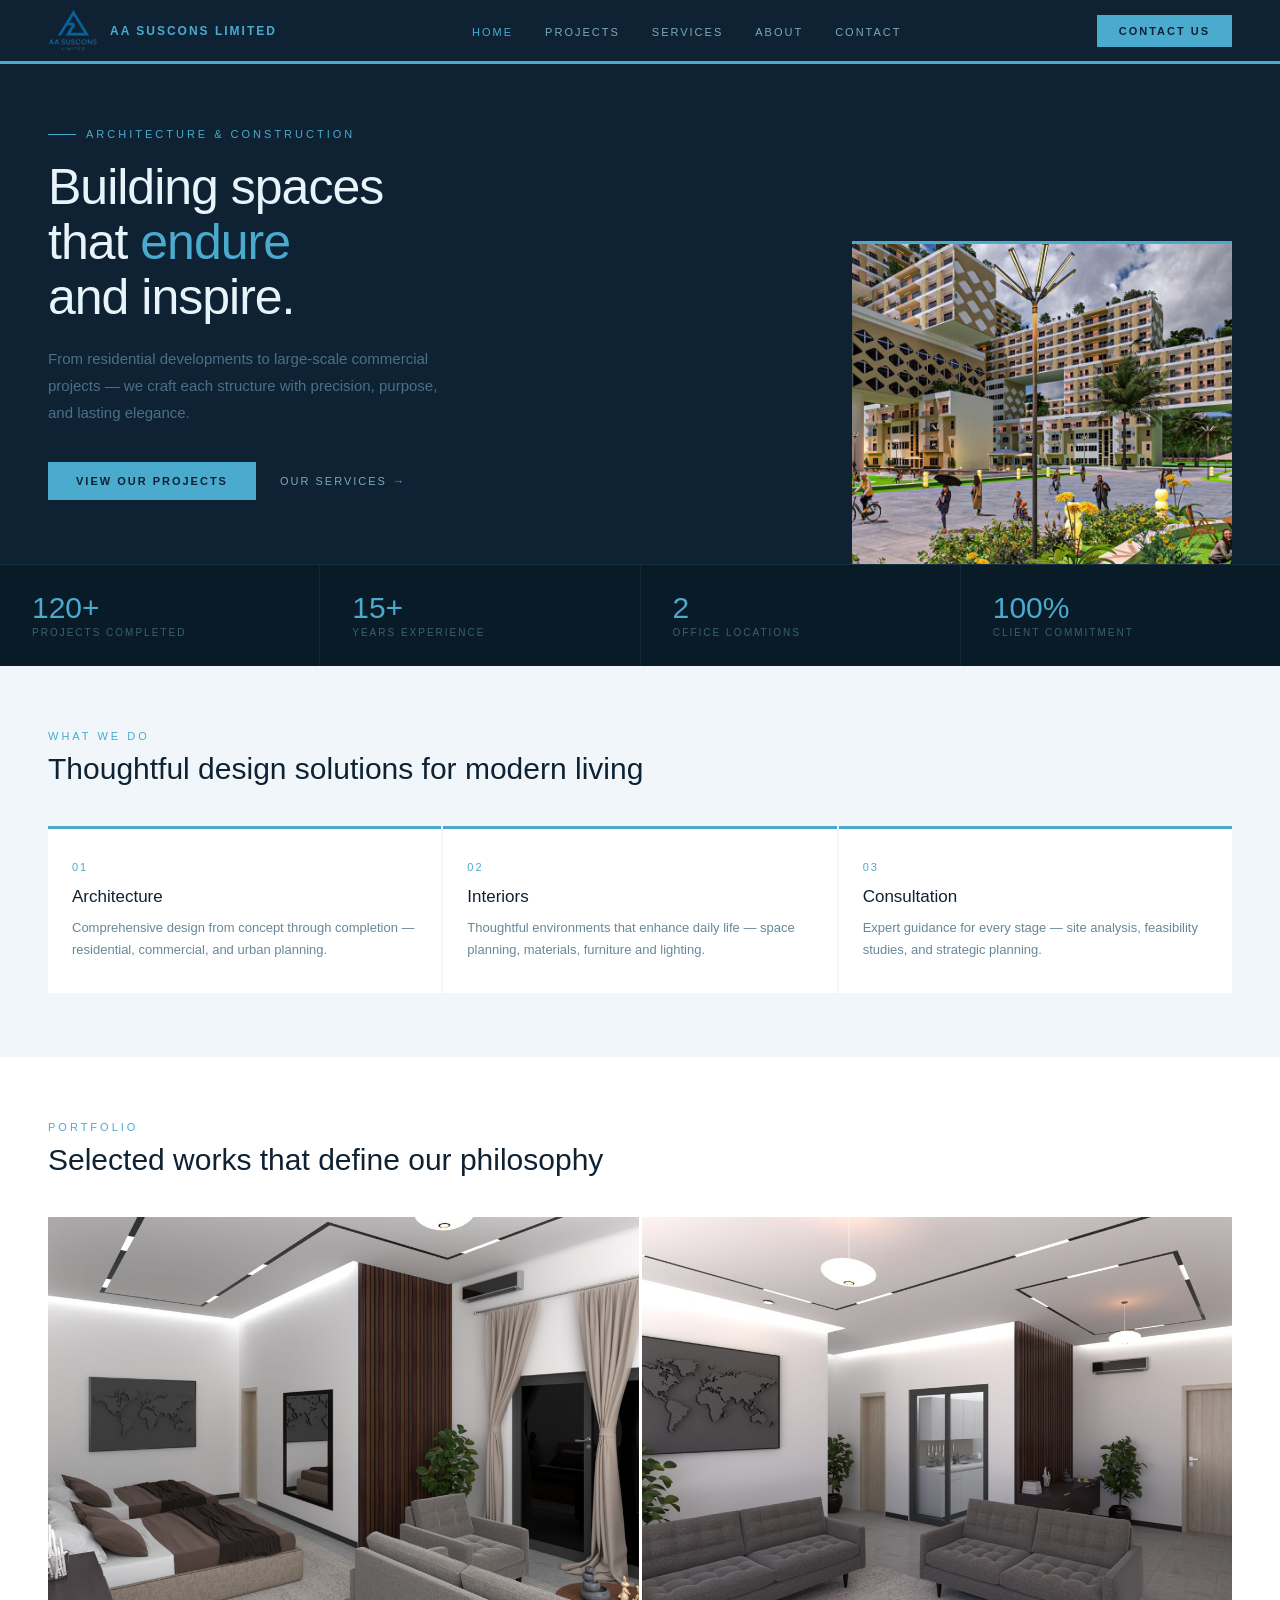
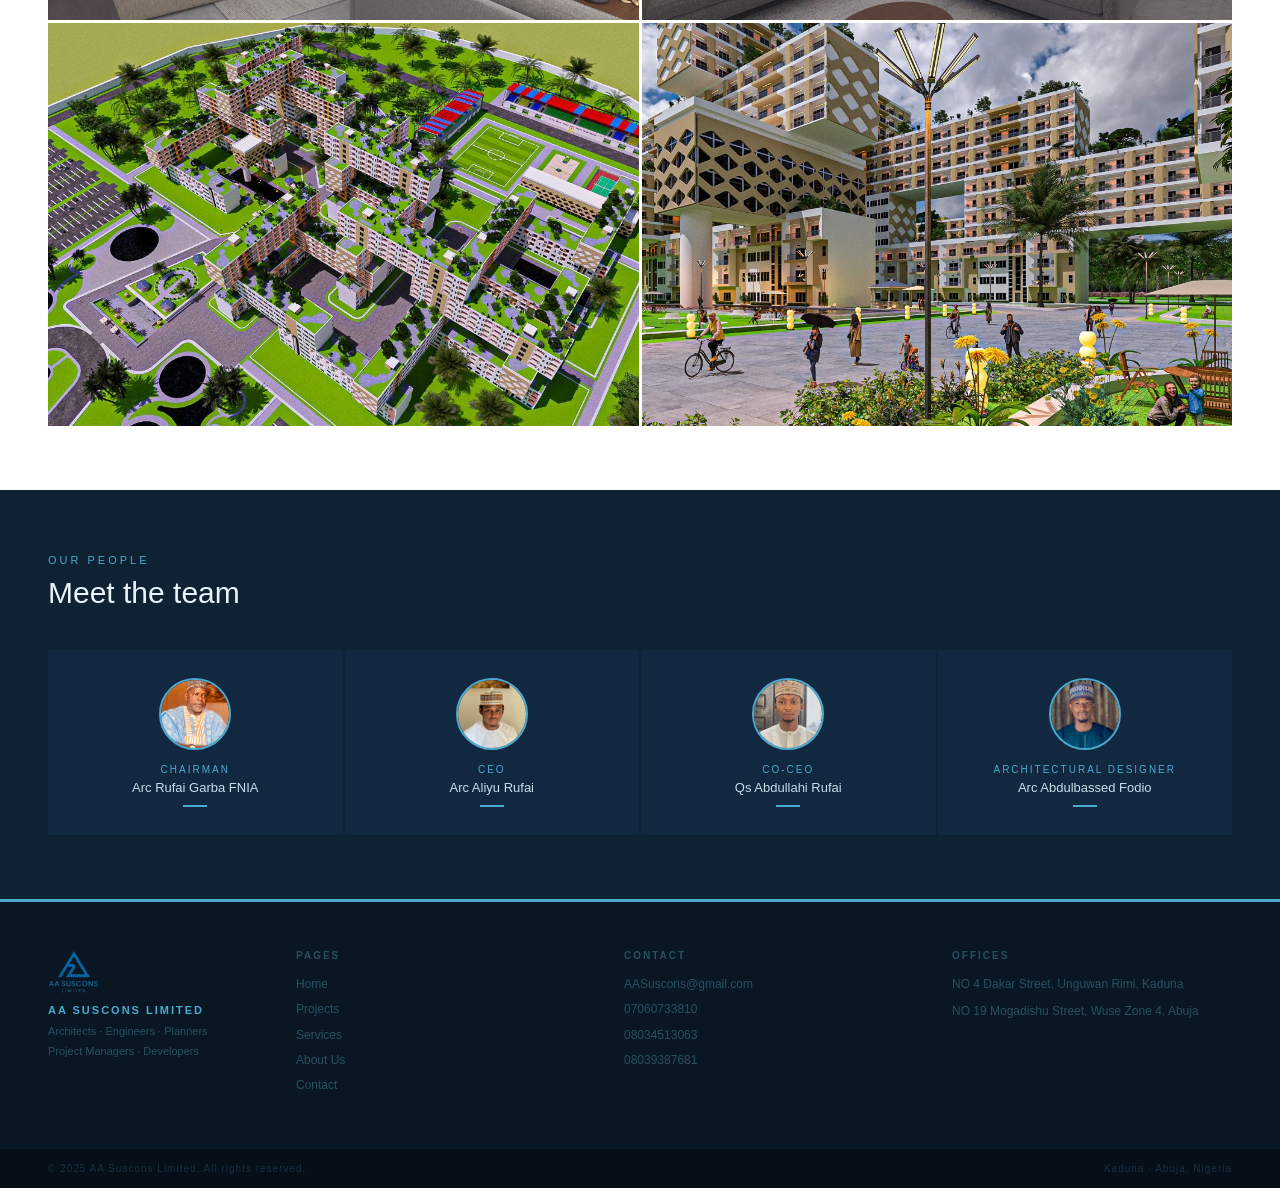
==== index.html @ 8b77624a "first commit" ====
<!DOCTYPE html>
<html lang="en">
<head>
  <meta charset="UTF-8" />
  <meta name="viewport" content="width=device-width, initial-scale=1.0" />
  <title>Home | AA Suscons Limited</title>
  <meta name="description" content="AA Suscons Limited — Architects, Engineers, Planners, Project Managers and Developers based in Kaduna and Abuja, Nigeria." />
  <link rel="stylesheet" href="style.css" />
</head>
<body>

  <!-- ========== NAVIGATION ========== -->
  <nav class="nav" id="mainNav">
    <a class="nav-logo" href="index.html">
      <img src="images/aa-logo.jpg" alt="AA Suscons Limited Logo" />
      <span class="nav-brand">AA Suscons Limited</span>
    </a>
    <ul class="nav-links" id="navMenu">
      <li><a href="index.html" class="active">Home</a></li>
      <li><a href="projects.html">Projects</a></li>
      <li><a href="services.html">Services</a></li>
      <li><a href="about.html">About</a></li>
      <li><a href="contact.html">Contact</a></li>
    </ul>
    <a class="nav-cta" href="contact.html">Contact Us</a>
    <button class="nav-toggle" id="navToggle" aria-label="Toggle menu">
      <span></span><span></span><span></span>
    </button>
  </nav>

  <!-- ========== HERO ========== -->
  <section class="hero">
    <div class="hero-left">
      <div class="hero-tag">Architecture &amp; Construction</div>
      <h1 class="hero-h1">Building spaces<br>that <em>endure</em><br>and inspire.</h1>
      <p class="hero-p">From residential developments to large-scale commercial projects — we craft each structure with precision, purpose, and lasting elegance.</p>
      <div class="hero-btns">
        <a class="btn-sky" href="projects.html">View Our Projects</a>
        <a class="btn-ghost" href="services.html">Our Services</a>
      </div>
    </div>
    <div class="hero-right">
      <div class="hero-img-wrap">
        <img class="hero-img" src="images/P5.jpg" alt="AA Suscons featured project" />
      </div>
    </div>
  </section>

  <!-- ========== STATS BAR ========== -->
  <div class="stats-bar" id="statsBar">
    <div class="stat">
      <div class="stat-n" data-target="120" data-suffix="+">0</div>
      <div class="stat-l">Projects Completed</div>
    </div>
    <div class="stat">
      <div class="stat-n" data-target="15" data-suffix="+">0</div>
      <div class="stat-l">Years Experience</div>
    </div>
    <div class="stat">
      <div class="stat-n" data-target="2" data-suffix="">0</div>
      <div class="stat-l">Office Locations</div>
    </div>
    <div class="stat">
      <div class="stat-n" data-target="100" data-suffix="%">0</div>
      <div class="stat-l">Client Commitment</div>
    </div>
  </div>

  <!-- ========== SERVICES ========== -->
  <section class="home-services">
    <div class="reveal sec-tag">What we do</div>
    <div class="reveal reveal-delay-1 sec-title">Thoughtful design solutions for modern living</div>
    <div class="svc-grid">
      <div class="reveal reveal-delay-1 svc-card">
        <div class="svc-n">01</div>
        <div class="svc-name">Architecture</div>
        <div class="svc-desc">Comprehensive design from concept through completion — residential, commercial, and urban planning.</div>
      </div>
      <div class="reveal reveal-delay-2 svc-card">
        <div class="svc-n">02</div>
        <div class="svc-name">Interiors</div>
        <div class="svc-desc">Thoughtful environments that enhance daily life — space planning, materials, furniture and lighting.</div>
      </div>
      <div class="reveal reveal-delay-3 svc-card">
        <div class="svc-n">03</div>
        <div class="svc-name">Consultation</div>
        <div class="svc-desc">Expert guidance for every stage — site analysis, feasibility studies, and strategic planning.</div>
      </div>
    </div>
  </section>

  <!-- ========== PORTFOLIO ========== -->
  <section class="home-portfolio">
    <div class="reveal sec-tag">Portfolio</div>
    <div class="reveal reveal-delay-1 sec-title">Selected works that define our philosophy</div>
    <div class="port-grid">
      <div class="port-main reveal">
        <div class="port-img-wrap" style="min-height:403px;">
          <img class="port-img" src="images/P1.jpg" alt="Proposed Five Star Hotel" />
        </div>
      </div>
      <div class="reveal reveal-delay-1">
        <div class="port-img-wrap" style="min-height:403px;">
          <img class="port-img" src="images/P2.jpg" alt="Office Interior Design" />
        </div>
      </div>
      <div class="reveal reveal-delay-2">
        <div class="port-img-wrap" style="min-height:403px;">
          <img class="port-img" src="images/P6.jpg" alt="Proposed Interlace Building" />
        </div>
      </div>
      <div class="reveal reveal-delay-2">
        <div class="port-img-wrap" style="min-height:403px;">
          <img class="port-img" src="images/P5.jpg" alt="Proposed Interlace Building" />
        </div>
      </div>
    </div>
  </section>

  <!-- ========== TEAM ========== -->
  <section class="home-team">
    <div class="reveal sec-tag">Our people</div>
    <div class="reveal reveal-delay-1 sec-title">Meet the team</div>
    <div class="team-grid">
      <div class="reveal reveal-delay-1 team-card">
        <img class="team-photo" src="images/CFO.jpg" alt="Arc Rufai Garba" />
        <div class="team-role">Chairman</div>
        <div class="team-name">Arc Rufai Garba FNIA</div>
        <div class="team-line"></div>
      </div>
      <div class="reveal reveal-delay-2 team-card">
        <img class="team-photo" src="images/CEO.jpg" alt="Arc Aliyu Rufai" />
        <div class="team-role">CEO</div>
        <div class="team-name">Arc Aliyu Rufai</div>
        <div class="team-line"></div>
      </div>
      <div class="reveal reveal-delay-1 team-card">
        <img class="team-photo" src="images/QS.jpg" alt="Qs Abdullahi Rufai" />
        <div class="team-role">Co-CEO</div>
        <div class="team-name">Qs Abdullahi Rufai</div>
        <div class="team-line"></div>
      </div>
      <div class="reveal reveal-delay-2 team-card">
        <img class="team-photo" src="images/AD.jpg" alt="Arc Abdulbassed Fodio" />
        <div class="team-role">Architectural Designer</div>
        <div class="team-name">Arc Abdulbassed Fodio</div>
        <div class="team-line"></div>
      </div>
    </div>
  </section>

  <!-- ========== FOOTER ========== -->
  <footer class="footer">
    <div class="fcol" style="flex:0 0 200px;">
      <div class="footer-logo"><img src="images/aa-logo.jpg" alt="AA Suscons Logo" /></div>
      <div class="footer-brand">AA Suscons Limited</div>
      <div class="footer-tag">Architects · Engineers · Planners<br>Project Managers · Developers</div>
    </div>
    <div class="fcol">
      <h4>Pages</h4>
      <a href="index.html">Home</a>
      <a href="projects.html">Projects</a>
      <a href="services.html">Services</a>
      <a href="about.html">About Us</a>
      <a href="contact.html">Contact</a>
    </div>
    <div class="fcol">
      <h4>Contact</h4>
      <p>AASuscons@gmail.com</p>
      <p>07060733810</p>
      <p>08034513063</p>
      <p>08039387681</p>
    </div>
    <div class="fcol">
      <h4>Offices</h4>
      <p>NO 4 Dakar Street, Unguwan Rimi, Kaduna</p>
      <p style="margin-top:8px;">NO 19 Mogadishu Street, Wuse Zone 4, Abuja</p>
    </div>
  </footer>
  <div class="foot-bot">
    <div class="foot-copy">© 2025 AA Suscons Limited. All rights reserved.</div>
    <div class="foot-copy">Kaduna · Abuja, Nigeria</div>
  </div>

  <script src="main.js"></script>
</body>
</html>
---- style.css ----
/* ============================================
   AA SUSCONS LIMITED — Main Stylesheet
   Colors: Sky Blue #4AABCE | Dark Navy #0e2233
   ============================================ */

*, *::before, *::after {
  box-sizing: border-box;
  margin: 0;
  padding: 0;
}

html {
  scroll-behavior: smooth;
}

body {
  font-family: 'Segoe UI', Arial, sans-serif;
  background: #f0f6fa;
  color: #0e2233;
}

/* ============================================
   NAVIGATION
   ============================================ */
.nav {
  display: flex;
  align-items: center;
  justify-content: space-between;
  padding: 0 48px;
  height: 64px;
  background: #0e2233;
  border-bottom: 3px solid #4AABCE;
  position: sticky;
  top: 0;
  z-index: 999;
  transition: height 0.3s ease, padding 0.3s ease;
}

.nav.shrunk {
  height: 50px;
}

.nav-logo {
  display: flex;
  align-items: center;
  gap: 12px;
  text-decoration: none;
}

.nav-logo img {
  height: 50px;
  width: 50px;
  object-fit: contain;
  transition: height 0.3s ease;
}

.nav.shrunk .nav-logo img {
  height: 28px;
}

.nav-brand {
  font-size: 12px;
  letter-spacing: 2px;
  text-transform: uppercase;
  color: #4AABCE;
  font-weight: 600;
}

.nav-links {
  display: flex;
  gap: 32px;
  list-style: none;
}

.nav-links a {
  font-size: 11px;
  letter-spacing: 2px;
  text-transform: uppercase;
  color: #7aaabb;
  text-decoration: none;
  transition: color 0.2s ease;
}

.nav-links a:hover,
.nav-links a.active {
  color: #4AABCE;
}

.nav-cta {
  font-size: 11px;
  letter-spacing: 2px;
  text-transform: uppercase;
  background: #4AABCE;
  color: #0e2233;
  padding: 10px 22px;
  font-weight: 600;
  border: none;
  cursor: pointer;
  text-decoration: none;
  display: inline-block;
  transition: background 0.2s ease, transform 0.15s ease;
}

.nav-cta:hover {
  background: #62bcd8;
  transform: translateY(-1px);
}

/* Mobile hamburger (hidden on desktop) */
.nav-toggle {
  display: none;
  flex-direction: column;
  gap: 5px;
  cursor: pointer;
  background: none;
  border: none;
  padding: 4px;
}

.nav-toggle span {
  display: block;
  width: 24px;
  height: 2px;
  background: #4AABCE;
  transition: all 0.3s ease;
}

/* ============================================
   SCROLL REVEAL ANIMATIONS
   ============================================ */
.reveal {
  opacity: 0;
  transform: translateY(32px);
  transition: opacity 0.6s ease, transform 0.6s ease;
}

.reveal.visible {
  opacity: 1;
  transform: translateY(0);
}

.reveal-delay-1 { transition-delay: 0.1s; }
.reveal-delay-2 { transition-delay: 0.2s; }
.reveal-delay-3 { transition-delay: 0.3s; }

/* ============================================
   PAGE HERO (shared across inner pages)
   ============================================ */
.page-hero {
  background: #0e2233;
  padding: 56px 48px 48px;
}

.page-tag {
  font-size: 11px;
  letter-spacing: 3px;
  text-transform: uppercase;
  color: #4AABCE;
  margin-bottom: 12px;
  display: flex;
  align-items: center;
  gap: 10px;
}

.page-tag::before {
  content: '';
  display: block;
  width: 28px;
  height: 1px;
  background: #4AABCE;
}

.page-title {
  font-size: 38px;
  font-weight: 500;
  color: #e8f4fa;
  letter-spacing: -0.5px;
  line-height: 1.15;
}

.page-sub {
  font-size: 14px;
  color: #4a7088;
  margin-top: 10px;
  line-height: 1.8;
  max-width: 520px;
}

/* ============================================
   SHARED SECTION HELPERS
   ============================================ */
.sec-tag {
  font-size: 11px;
  letter-spacing: 3px;
  text-transform: uppercase;
  color: #4AABCE;
  margin-bottom: 10px;
}

.sec-title {
  font-size: 30px;
  font-weight: 500;
  color: #0e2233;
  margin-bottom: 40px;
}

/* ============================================
   HOME — HERO SECTION
   ============================================ */
.hero {
  background: #0e2233;
  padding: 64px 48px 0;
  display: flex;
  gap: 48px;
  align-items: flex-end;
}

.hero-left {
  flex: 1;
  padding-bottom: 64px;
}

.hero-tag {
  font-size: 11px;
  letter-spacing: 3px;
  text-transform: uppercase;
  color: #4AABCE;
  margin-bottom: 20px;
  display: flex;
  align-items: center;
  gap: 10px;
}

.hero-tag::before {
  content: '';
  display: block;
  width: 28px;
  height: 1px;
  background: #4AABCE;
}

.hero-h1 {
  font-size: 50px;
  font-weight: 500;
  color: #e8f4fa;
  line-height: 1.1;
  letter-spacing: -1px;
  margin-bottom: 20px;
}

.hero-h1 em {
  color: #4AABCE;
  font-style: normal;
}

.hero-p {
  font-size: 15px;
  color: #4a7088;
  line-height: 1.8;
  max-width: 400px;
  margin-bottom: 36px;
}

.hero-btns {
  display: flex;
  align-items: center;
  gap: 24px;
}

.btn-sky {
  background: #4AABCE;
  color: #0e2233;
  padding: 13px 28px;
  font-size: 11px;
  letter-spacing: 2px;
  text-transform: uppercase;
  font-weight: 600;
  border: none;
  cursor: pointer;
  transition: background 0.2s ease, transform 0.15s ease;
  text-decoration: none;
  display: inline-block;
}

.btn-sky:hover {
  background: #62bcd8;
  transform: translateY(-1px);
}

.btn-ghost {
  background: transparent;
  color: #7aaabb;
  border: none;
  font-size: 11px;
  letter-spacing: 2px;
  text-transform: uppercase;
  cursor: pointer;
  display: flex;
  align-items: center;
  gap: 6px;
  transition: color 0.2s ease;
  text-decoration: none;
}

.btn-ghost::after {
  content: '→';
  color: #4AABCE;
  transition: transform 0.2s ease;
}

.btn-ghost:hover {
  color: #4AABCE;
}

.btn-ghost:hover::after {
  transform: translateX(4px);
}

.hero-right {
  flex: 0 0 380px;
}

.hero-img-wrap {
  overflow: hidden;
  border-top: 3px solid #4AABCE;
}

.hero-img {
  width: 100%;
  height: 320px;
  object-fit: cover;
  display: block;
  transition: transform 0.6s ease;
}

.hero-img-wrap:hover .hero-img {
  transform: scale(1.04);
}

/* ============================================
   HOME — STATS BAR
   ============================================ */
.stats-bar {
  background: #0a1b28;
  display: flex;
  border-top: 0.5px solid rgba(74, 171, 206, 0.15);
}

.stat {
  flex: 1;
  padding: 28px 32px;
  border-right: 0.5px solid rgba(74, 171, 206, 0.1);
}

.stat:last-child {
  border-right: none;
}

.stat-n {
  font-size: 30px;
  font-weight: 500;
  color: #4AABCE;
  line-height: 1;
}

.stat-l {
  font-size: 10px;
  letter-spacing: 2px;
  text-transform: uppercase;
  color: #3a6070;
  margin-top: 4px;
}

/* ============================================
   HOME — SERVICES SECTION
   ============================================ */
.home-services {
  background: #f0f6fa;
  padding: 64px 48px;
}

.svc-grid {
  display: grid;
  grid-template-columns: repeat(3, minmax(0, 1fr));
  gap: 2px;
}

.svc-card {
  background: #fff;
  padding: 32px 24px;
  border-top: 3px solid #4AABCE;
  transition: transform 0.25s ease;
}

.svc-card:hover {
  transform: translateY(-4px);
}

.svc-n {
  font-size: 11px;
  color: #4AABCE;
  letter-spacing: 2px;
  margin-bottom: 14px;
}

.svc-name {
  font-size: 17px;
  font-weight: 500;
  color: #0e2233;
  margin-bottom: 10px;
}

.svc-desc {
  font-size: 13px;
  color: #668899;
  line-height: 1.7;
}

/* ============================================
   HOME — PORTFOLIO SECTION
   ============================================ */
.home-portfolio {
  background: #fff;
  padding: 64px 48px;
}

.port-grid {
  display: grid;
  grid-template-columns: repeat(2, minmax(0, 1fr));
  gap: 3px;
  margin-top: 40px;
}

/* removed grid-row: span 2 */

.port-img-wrap {
  height: 200px;
  overflow: hidden;
}

.port-img {
  width: 100%;
  height: 100%;
  object-fit: cover;
  display: block;
  transition: transform 0.5s ease;
}

.port-img-wrap:hover .port-img {
  transform: scale(1.06);
}

/* ============================================
   HOME — TEAM SECTION
   ============================================ */
.home-team {
  background: #0e2233;
  padding: 64px 48px;
}

.home-team .sec-title {
  color: #e8f4fa;
}

.team-grid {
  display: grid;
  grid-template-columns: repeat(4, minmax(0, 1fr));
  gap: 2px;
  margin-top: 40px;
}

.team-card {
  background: #122840;
  padding: 28px 20px;
  text-align: center;
  transition: background 0.25s ease;
}

.team-card:hover {
  background: #1a3550;
}

.team-photo {
  width: 72px;
  height: 72px;
  border-radius: 50%;
  object-fit: cover;
  margin: 0 auto 14px;
  border: 2px solid #4AABCE;
  display: block;
  transition: transform 0.3s ease;
}

.team-card:hover .team-photo {
  transform: scale(1.07);
}

.team-role {
  font-size: 10px;
  letter-spacing: 2px;
  text-transform: uppercase;
  color: #4AABCE;
  margin-bottom: 5px;
}

.team-name {
  font-size: 13px;
  font-weight: 500;
  color: #c8dde8;
}

.team-line {
  width: 24px;
  height: 2px;
  background: #4AABCE;
  margin: 10px auto 0;
}

/* ============================================
   PROJECTS PAGE
   ============================================ */
.proj-section {
  padding: 48px;
  background: #f0f6fa;
}

.proj-block {
  margin-bottom: 48px;
  background: #fff;
  overflow: hidden;
}

.proj-imgs {
  display: flex;
  gap: 2px;
  height: 260px;
}

.proj-imgs .pimg-wrap {
  flex: 1;
  overflow: hidden;
}

.proj-imgs .pimg-wrap img {
  width: 100%;
  height: 100%;
  object-fit: cover;
  display: block;
  transition: transform 0.5s ease;
}

.proj-imgs .pimg-wrap:hover img {
  transform: scale(1.07);
}

.proj-body {
  padding: 24px 28px;
  display: flex;
  gap: 32px;
  align-items: flex-start;
}

.proj-info {
  flex: 1;
}

.proj-type {
  font-size: 10px;
  letter-spacing: 2px;
  text-transform: uppercase;
  color: #4AABCE;
  margin-bottom: 6px;
}

.proj-name {
  font-size: 20px;
  font-weight: 500;
  color: #0e2233;
  margin-bottom: 10px;
}

.proj-desc {
  font-size: 13px;
  color: #668899;
  line-height: 1.8;
}

.proj-badge {
  font-size: 10px;
  letter-spacing: 1.5px;
  text-transform: uppercase;
  background: #eef6fb;
  color: #2a7a99;
  padding: 6px 14px;
  align-self: flex-start;
  white-space: nowrap;
  margin-top: 4px;
}

/* ============================================
   SERVICES PAGE
   ============================================ */
.svc-section {
  padding: 48px;
  background: #f0f6fa;
}

.svc-full-grid {
  display: grid;
  grid-template-columns: repeat(3, minmax(0, 1fr));
  gap: 2px;
  margin-bottom: 2px;
}

.svc-full-card {
  background: #fff;
  padding: 36px 28px;
  border-top: 3px solid #4AABCE;
  transition: transform 0.25s ease;
}

.svc-full-card:hover {
  transform: translateY(-4px);
}

.svc-full-name {
  font-size: 18px;
  font-weight: 500;
  color: #0e2233;
  margin-bottom: 16px;
}

.svc-list {
  list-style: none;
}

.svc-list li {
  font-size: 13px;
  color: #557788;
  padding: 8px 0;
  border-bottom: 0.5px solid #e0eef5;
  display: flex;
  align-items: center;
  gap: 8px;
}

.svc-list li::before {
  content: '';
  width: 5px;
  height: 5px;
  background: #4AABCE;
  flex-shrink: 0;
}

.svc-img-strip {
  height: 500px;
  overflow: hidden;
}

.svc-img-strip img {
  width: 100%;
  height: 100%;
  object-fit: cover;
  display: block;
  transition: transform 0.6s ease;
}

.svc-img-strip:hover img {
  transform: scale(1.04);
}

.process-band {
  background: #0e2233;
  padding: 56px 48px;
}

.process-band .sec-title {
  color: #e8f4fa;
  margin-bottom: 36px;
}

.steps {
  display: grid;
  grid-template-columns: repeat(4, minmax(0, 1fr));
  gap: 2px;
}

.step {
  background: #122840;
  padding: 28px 22px;
  border-top: 2px solid transparent;
  transition: border-color 0.25s ease, background 0.25s ease;
}

.step:hover {
  border-top-color: #4AABCE;
  background: #1a3550;
}

.step-n {
  font-size: 36px;
  font-weight: 500;
  color: rgba(74, 171, 206, 0.18);
  line-height: 1;
  margin-bottom: 14px;
}

.step-t {
  font-size: 12px;
  letter-spacing: 2px;
  text-transform: uppercase;
  color: #4AABCE;
  margin-bottom: 8px;
  font-weight: 600;
}

.step-d {
  font-size: 12px;
  color: #3a6070;
  line-height: 1.7;
}

/* ============================================
   ABOUT PAGE
   ============================================ */
.about-section {
  padding: 48px;
  background: #f0f6fa;
}

.about-2col {
  display: grid;
  grid-template-columns: 1.4fr 1fr;
  gap: 3px;
  margin-bottom: 3px;
}

.about-text-block {
  background: #fff;
  padding: 40px;
}

.about-text-block h2 {
  font-size: 22px;
  font-weight: 500;
  color: #0e2233;
  margin-bottom: 16px;
}

.about-text-block p {
  font-size: 14px;
  color: #557788;
  line-height: 1.9;
  margin-bottom: 14px;
}

.about-pull {
  background: #0e2233;
  padding: 28px 32px;
  margin-top: 20px;
}

.about-pull p {
  font-size: 14px;
  color: #4a7088;
  line-height: 1.9;
}

.about-pull em {
  color: #4AABCE;
  font-style: normal;
  font-weight: 500;
}

.about-stats {
  display: grid;
  grid-template-columns: 1fr 1fr;
  gap: 3px;
}

.astat {
  background: #fff;
  padding: 28px;
  transition: background 0.2s ease;
}

.astat:hover {
  background: #eef6fb;
}

.astat-n {
  font-size: 34px;
  font-weight: 500;
  color: #4AABCE;
}

.astat-l {
  font-size: 10px;
  letter-spacing: 2px;
  text-transform: uppercase;
  color: #88aabb;
  margin-top: 4px;
}

.ceo-section {
  background: #fff;
  padding: 48px;
  display: flex;
  gap: 40px;
  align-items: center;
  border-top: 3px solid #4AABCE;
}

.ceo-photo {
  width: 160px;
  height: 160px;
  object-fit: cover;
  flex-shrink: 0;
  transition: transform 0.3s ease;
}

.ceo-section:hover .ceo-photo {
  transform: scale(1.03);
}

.ceo-role {
  font-size: 11px;
  letter-spacing: 2px;
  text-transform: uppercase;
  color: #4AABCE;
  margin-bottom: 10px;
}

.ceo-info h3 {
  font-size: 20px;
  font-weight: 500;
  color: #0e2233;
  margin-bottom: 10px;
}

.ceo-info p {
  font-size: 14px;
  color: #668899;
  line-height: 1.8;
}

.about-team {
  background: #0e2233;
  padding: 48px;
}

.about-team .sec-title {
  color: #e8f4fa;
  margin-bottom: 32px;
}

.at-grid {
  display: grid;
  grid-template-columns: repeat(3, minmax(0, 1fr));
  gap: 2px;
}

.at-card {
  background: #122840;
  padding: 28px 20px;
  text-align: center;
  transition: background 0.25s ease;
}

.at-card:hover {
  background: #1a3550;
}

.at-photo {
  width: 80px;
  height: 80px;
  object-fit: cover;
  border-radius: 50%;
  border: 2px solid #4AABCE;
  margin: 0 auto 14px;
  display: block;
  transition: transform 0.3s ease;
}

.at-card:hover .at-photo {
  transform: scale(1.08);
}

.at-role {
  font-size: 10px;
  letter-spacing: 2px;
  text-transform: uppercase;
  color: #4AABCE;
  margin-bottom: 5px;
}

.at-name {
  font-size: 14px;
  font-weight: 500;
  color: #c8dde8;
}

/* ============================================
   CONTACT PAGE
   ============================================ */
.contact-section {
  padding: 64px 48px;
  background: #f0f6fa;
}

.contact-grid {
  display: grid;
  grid-template-columns: 1fr 1fr;
  gap: 3px;
}

.contact-info {
  background: #0e2233;
  padding: 40px;
}

.contact-info h3 {
  font-size: 20px;
  font-weight: 500;
  color: #e8f4fa;
  margin-bottom: 24px;
}

.contact-item {
  margin-bottom: 24px;
}

.contact-label {
  font-size: 10px;
  letter-spacing: 2px;
  text-transform: uppercase;
  color: #4AABCE;
  margin-bottom: 6px;
}

.contact-value {
  font-size: 14px;
  color: #7aaabb;
  line-height: 1.7;
}

.contact-form {
  background: #fff;
  padding: 40px;
}

.contact-form h3 {
  font-size: 20px;
  font-weight: 500;
  color: #0e2233;
  margin-bottom: 24px;
}

.form-group {
  margin-bottom: 20px;
}

.form-group label {
  display: block;
  font-size: 11px;
  letter-spacing: 1.5px;
  text-transform: uppercase;
  color: #4AABCE;
  margin-bottom: 6px;
}

.form-group input,
.form-group textarea {
  width: 100%;
  padding: 12px 16px;
  border: 0.5px solid #cde4ef;
  background: #f8fbfd;
  font-size: 14px;
  color: #0e2233;
  font-family: inherit;
  outline: none;
  transition: border-color 0.2s ease;
}

.form-group input:focus,
.form-group textarea:focus {
  border-color: #4AABCE;
  background: #fff;
}

.form-group textarea {
  height: 120px;
  resize: vertical;
}

/* ============================================
   FOOTER
   ============================================ */
.footer {
  background: #091724;
  padding: 48px;
  border-top: 3px solid #4AABCE;
  display: flex;
  gap: 48px;
  flex-wrap: wrap;
}

.footer-logo img {
  height: 44px;
  object-fit: contain;
  margin-bottom: 10px;
  display: block;
}

.footer-brand {
  font-size: 11px;
  letter-spacing: 2px;
  text-transform: uppercase;
  color: #4AABCE;
  font-weight: 600;
}

.footer-tag {
  font-size: 11px;
  color: #2a5060;
  margin-top: 6px;
  line-height: 1.8;
}

.fcol {
  flex: 1;
  min-width: 130px;
}

.fcol h4 {
  font-size: 10px;
  letter-spacing: 2px;
  text-transform: uppercase;
  color: #2a5060;
  margin-bottom: 14px;
}

.fcol a,
.fcol p {
  font-size: 12px;
  color: #2a5060;
  display: block;
  margin-bottom: 6px;
  text-decoration: none;
  line-height: 1.6;
}

.fcol a:hover {
  color: #4AABCE;
}

.foot-bot {
  background: #060f18;
  padding: 14px 48px;
  display: flex;
  justify-content: space-between;
  align-items: center;
}

.foot-copy {
  font-size: 10px;
  color: #1a3040;
  letter-spacing: 1px;
}

/* ============================================
   RESPONSIVE — MOBILE
   ============================================ */
@media (max-width: 768px) {
  .nav {
    padding: 0 20px;
    flex-wrap: wrap;
    height: auto;
    min-height: 56px;
  }

  .nav-links {
    display: none;
    flex-direction: column;
    width: 100%;
    gap: 0;
    padding: 12px 0;
  }

  .nav-links.open {
    display: flex;
  }

  .nav-links a {
    padding: 10px 0;
    border-bottom: 0.5px solid rgba(74,171,206,0.1);
  }

  .nav-cta {
    display: none;
  }

  .nav-toggle {
    display: flex;
  }

  .hero {
    flex-direction: column;
    padding: 40px 20px 0;
  }

  .hero-right {
    flex: unset;
    width: 100%;
  }

  .hero-h1 {
    font-size: 32px;
  }

  .stats-bar {
    flex-wrap: wrap;
  }

  .stat {
    flex: 1 1 50%;
    border-right: none;
    border-bottom: 0.5px solid rgba(74,171,206,0.1);
  }

  .svc-grid,
  .svc-full-grid,
  .steps,
  .team-grid,
  .at-grid {
    grid-template-columns: 1fr;
  }

  .port-grid {
    grid-template-columns: 1fr;
  }

  .port-main {
    grid-row: auto;
  }

  .about-2col,
  .contact-grid {
    grid-template-columns: 1fr;
  }

  .proj-imgs {
    flex-wrap: wrap;
    height: auto;
  }

  .proj-imgs .pimg-wrap {
    flex: 1 1 30%;
    height: 160px;
  }

  .proj-body {
    flex-direction: column;
  }

  .page-hero,
  .home-services,
  .home-portfolio,
  .home-team,
  .proj-section,
  .svc-section,
  .process-band,
  .about-section,
  .ceo-section,
  .about-team,
  .contact-section,
  .footer {
    padding: 40px 20px;
  }

  .foot-bot {
    padding: 14px 20px;
    flex-direction: column;
    gap: 6px;
    text-align: center;
  }

  .ceo-section {
    flex-direction: column;
    text-align: center;
  }
}
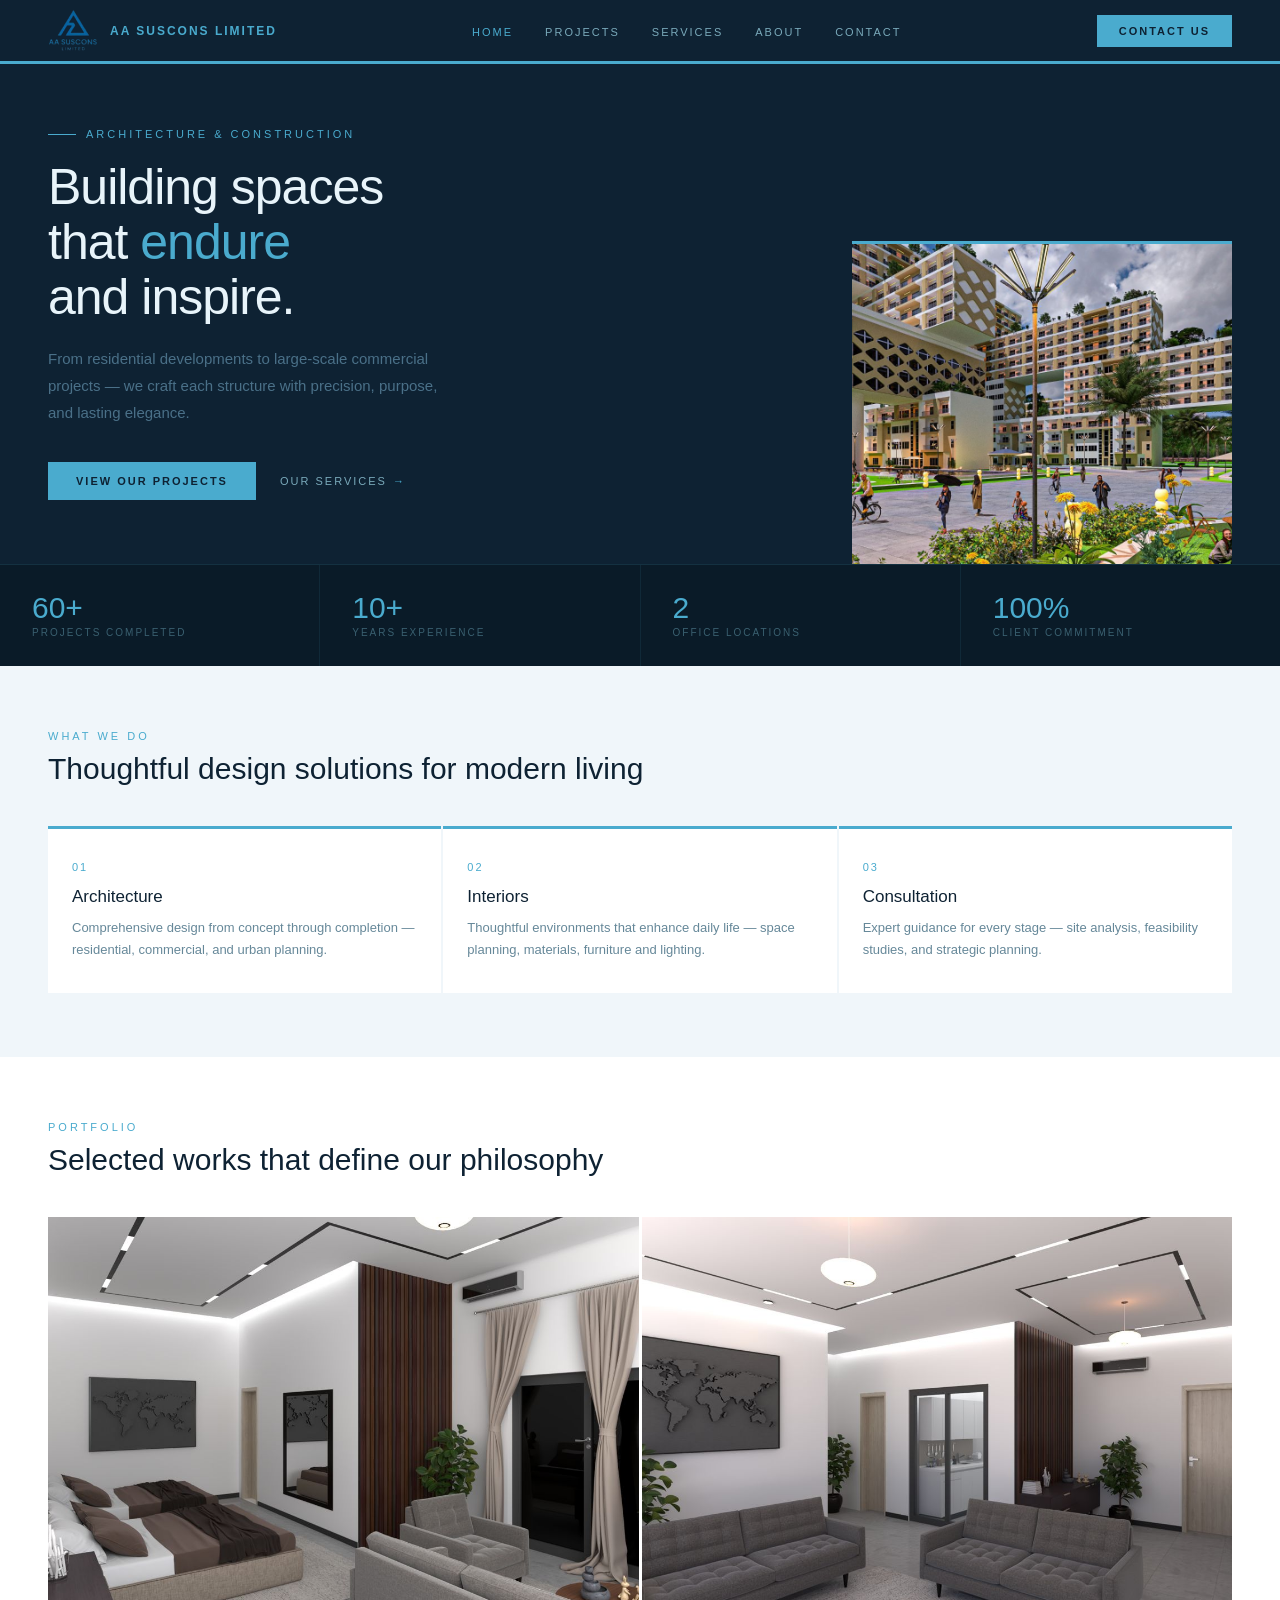
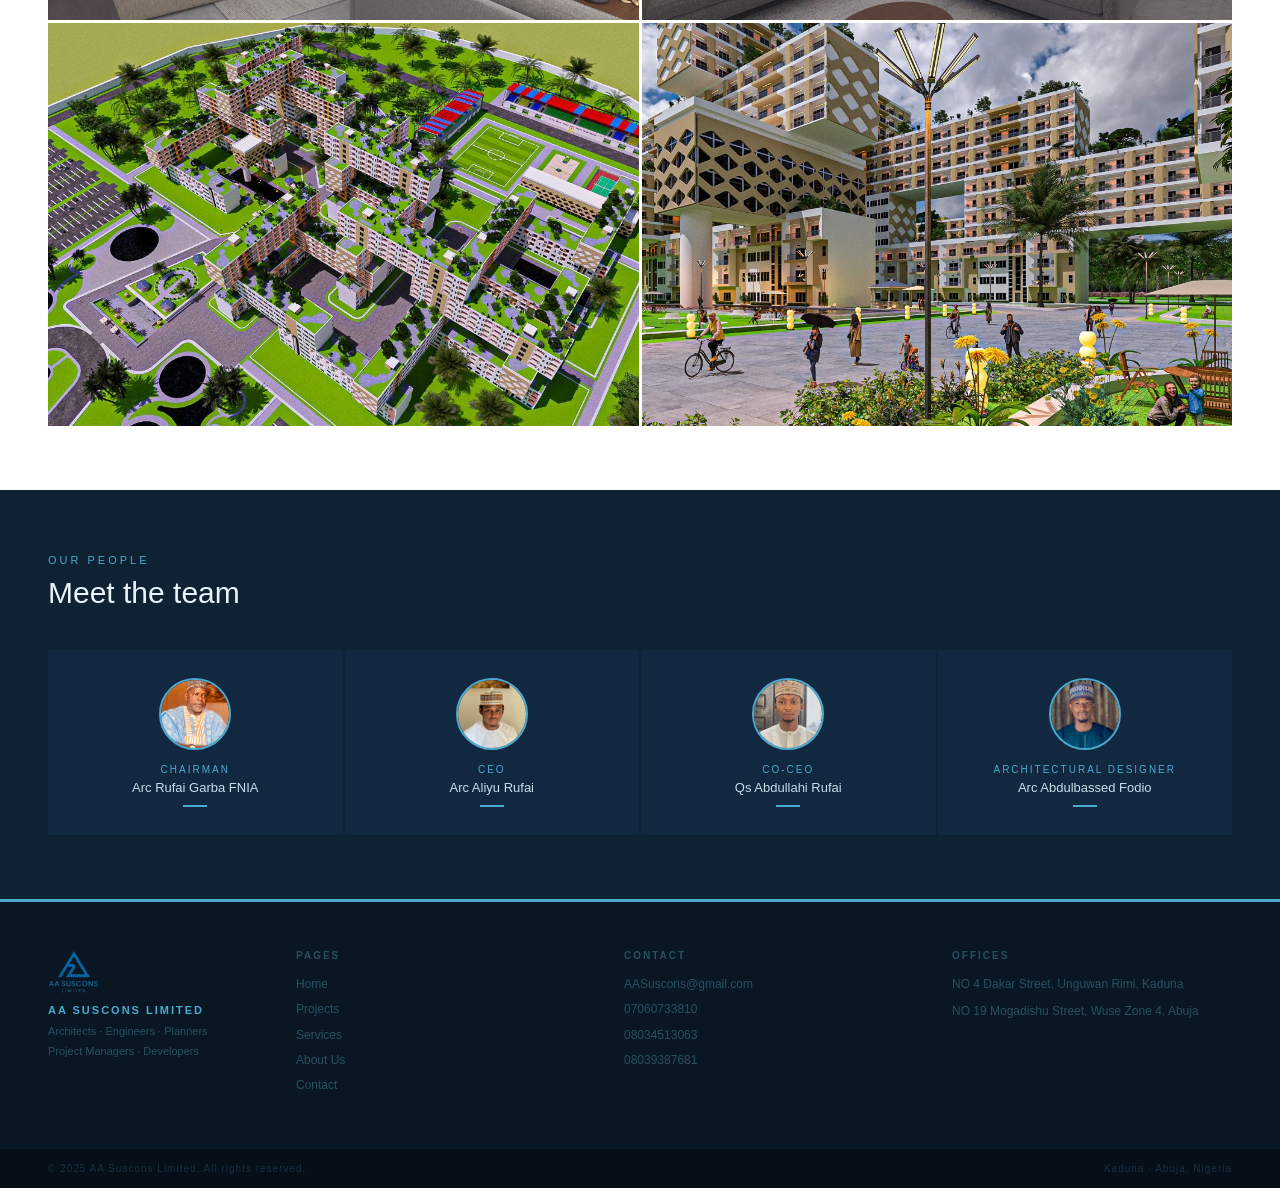
==== commit 7ea45d57: "Update statistics in the stats bar to reflect accurate data" ====
--- a/index.html
+++ b/index.html
@@ -49,19 +49,19 @@
   <!-- ========== STATS BAR ========== -->
   <div class="stats-bar" id="statsBar">
     <div class="stat">
-      <div class="stat-n" data-target="120" data-suffix="+">0</div>
+      <div class="stat-n" data-target="60" data-suffix="+">60</div>
       <div class="stat-l">Projects Completed</div>
     </div>
     <div class="stat">
-      <div class="stat-n" data-target="15" data-suffix="+">0</div>
+      <div class="stat-n" data-target="10" data-suffix="+">10</div>
       <div class="stat-l">Years Experience</div>
     </div>
     <div class="stat">
-      <div class="stat-n" data-target="2" data-suffix="">0</div>
+      <div class="stat-n" data-target="2" data-suffix="">2</div>
       <div class="stat-l">Office Locations</div>
     </div>
     <div class="stat">
-      <div class="stat-n" data-target="100" data-suffix="%">0</div>
+      <div class="stat-n" data-target="100" data-suffix="%">100</div>
       <div class="stat-l">Client Commitment</div>
     </div>
   </div>
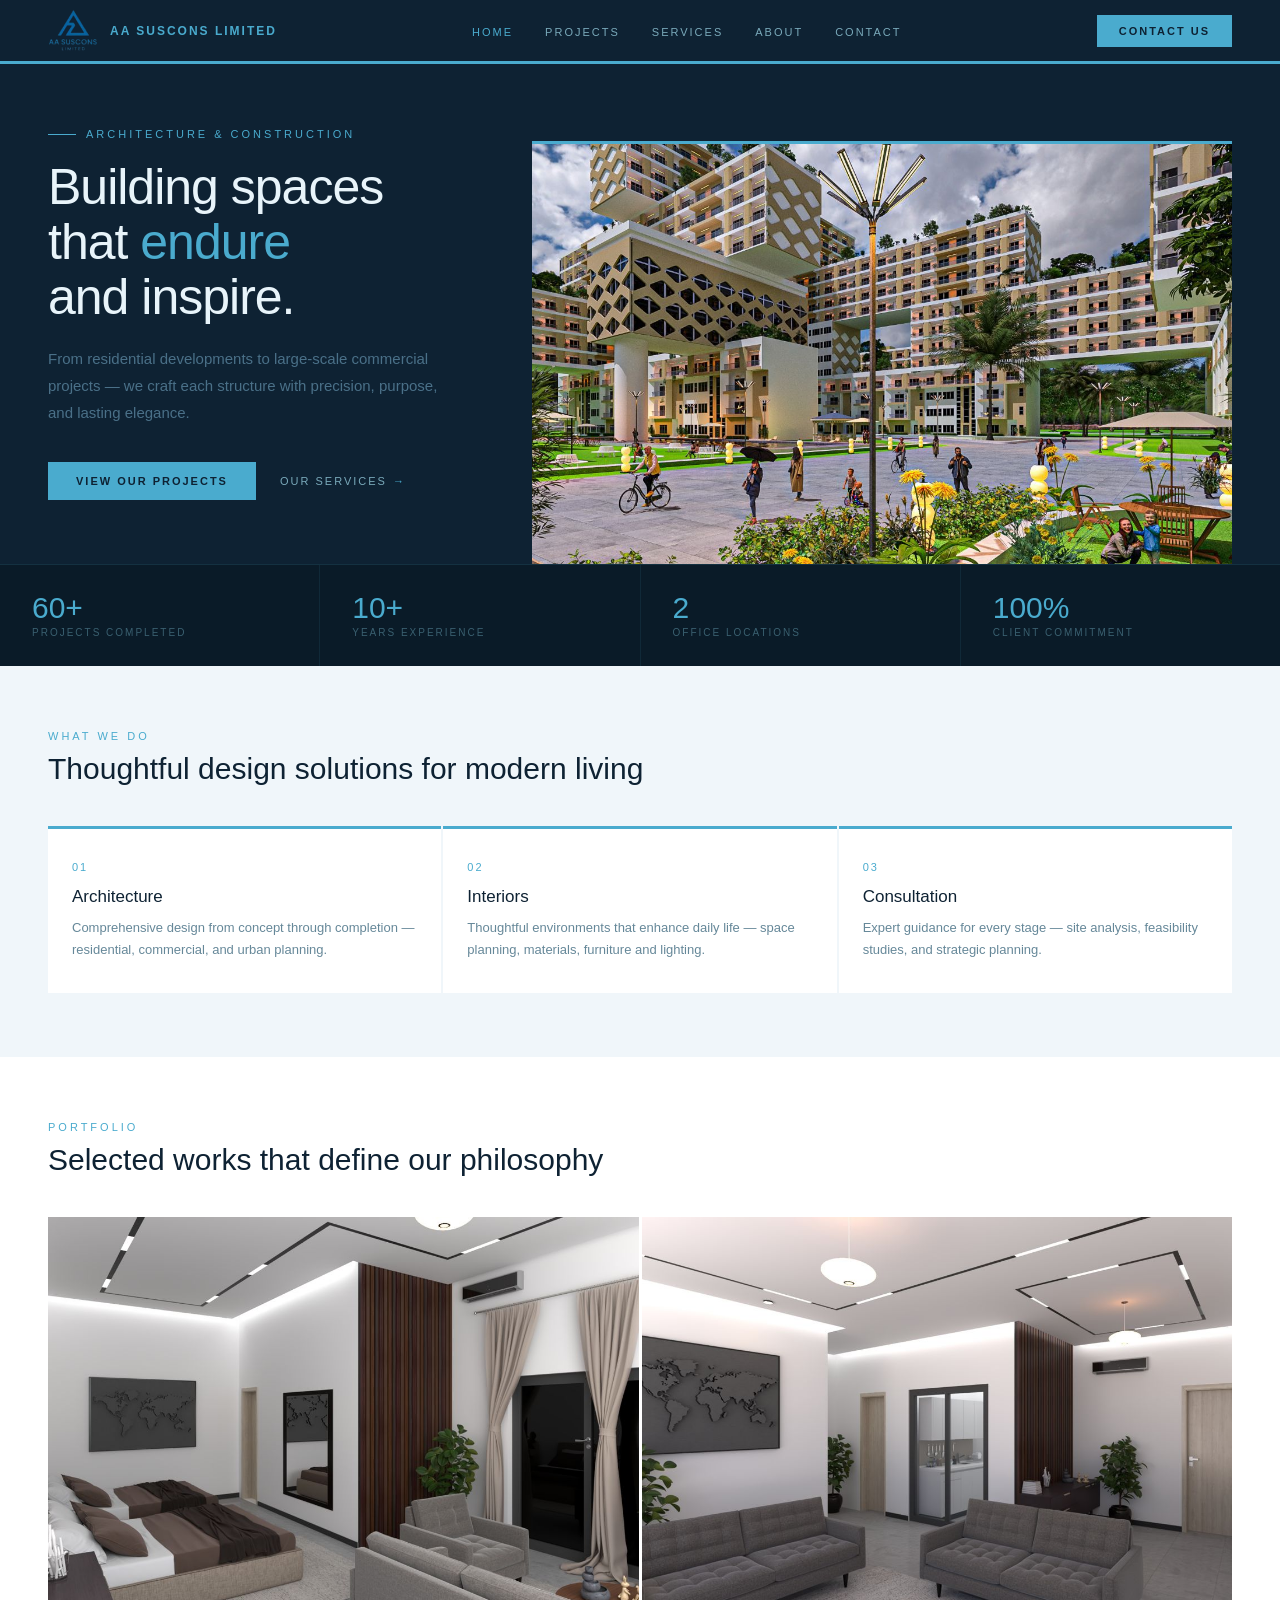
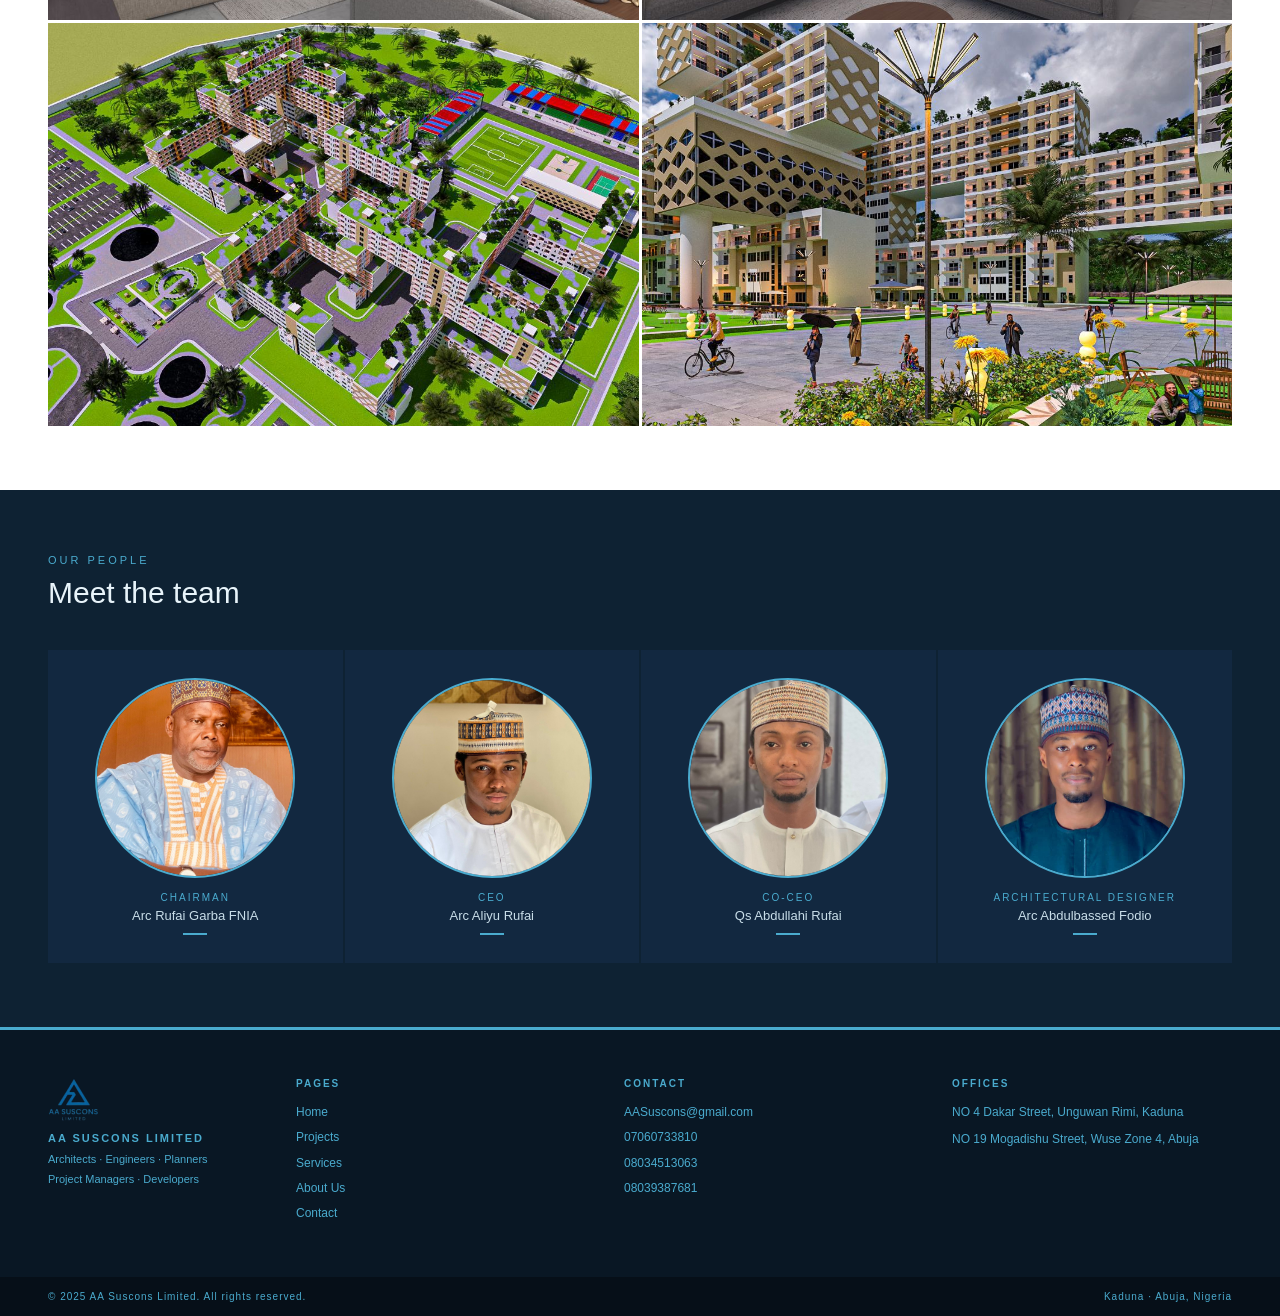
==== commit 4ee7e910: "add favicon, made some color changes" ====
--- a/index.html
+++ b/index.html
@@ -6,6 +6,10 @@
   <title>Home | AA Suscons Limited</title>
   <meta name="description" content="AA Suscons Limited — Architects, Engineers, Planners, Project Managers and Developers based in Kaduna and Abuja, Nigeria." />
   <link rel="stylesheet" href="style.css" />
+  <link rel="icon" type="image/x-icon" href="favicon.ico" />
+  <link rel="icon" type="image/png" sizes="32x32" href="favicon-32.png" />
+  <link rel="icon" type="image/png" sizes="16x16" href="favicon-16.png" />
+  <link rel="apple-touch-icon" sizes="180x180" href="apple-touch-icon.png" />
 </head>
 <body>
 
--- a/style.css
+++ b/style.css
@@ -326,8 +326,8 @@
 }
 
 .hero-img {
-  width: 100%;
-  height: 320px;
+  width: 700px;
+  height: 420px;
   object-fit: cover;
   display: block;
   transition: transform 0.6s ease;
@@ -481,8 +481,8 @@
 }
 
 .team-photo {
-  width: 72px;
-  height: 72px;
+  width: 200px;
+  height: 200px;
   border-radius: 50%;
   object-fit: cover;
   margin: 0 auto 14px;
@@ -715,7 +715,7 @@
 }
 
 .step-d {
-  font-size: 12px;
+  font-size: 14px;
   color: #3a6070;
   line-height: 1.7;
 }
@@ -812,8 +812,8 @@
 }
 
 .ceo-photo {
-  width: 160px;
-  height: 160px;
+  width: 200px;
+  height: 200px;
   object-fit: cover;
   flex-shrink: 0;
   transition: transform 0.3s ease;
@@ -872,8 +872,8 @@
 }
 
 .at-photo {
-  width: 80px;
-  height: 80px;
+  width: 200px;
+  height: 200px;
   object-fit: cover;
   border-radius: 50%;
   border: 2px solid #4AABCE;
@@ -1022,7 +1022,7 @@
 
 .footer-tag {
   font-size: 11px;
-  color: #2a5060;
+  color: #4AABCE;
   margin-top: 6px;
   line-height: 1.8;
 }
@@ -1036,14 +1036,14 @@
   font-size: 10px;
   letter-spacing: 2px;
   text-transform: uppercase;
-  color: #2a5060;
+  color: #4AABCE;
   margin-bottom: 14px;
 }
 
 .fcol a,
 .fcol p {
   font-size: 12px;
-  color: #2a5060;
+  color: #4AABCE;
   display: block;
   margin-bottom: 6px;
   text-decoration: none;
@@ -1051,7 +1051,7 @@
 }
 
 .fcol a:hover {
-  color: #4AABCE;
+  color: #2a5060;
 }
 
 .foot-bot {
@@ -1064,7 +1064,7 @@
 
 .foot-copy {
   font-size: 10px;
-  color: #1a3040;
+  color: #4AABCE;
   letter-spacing: 1px;
 }
 
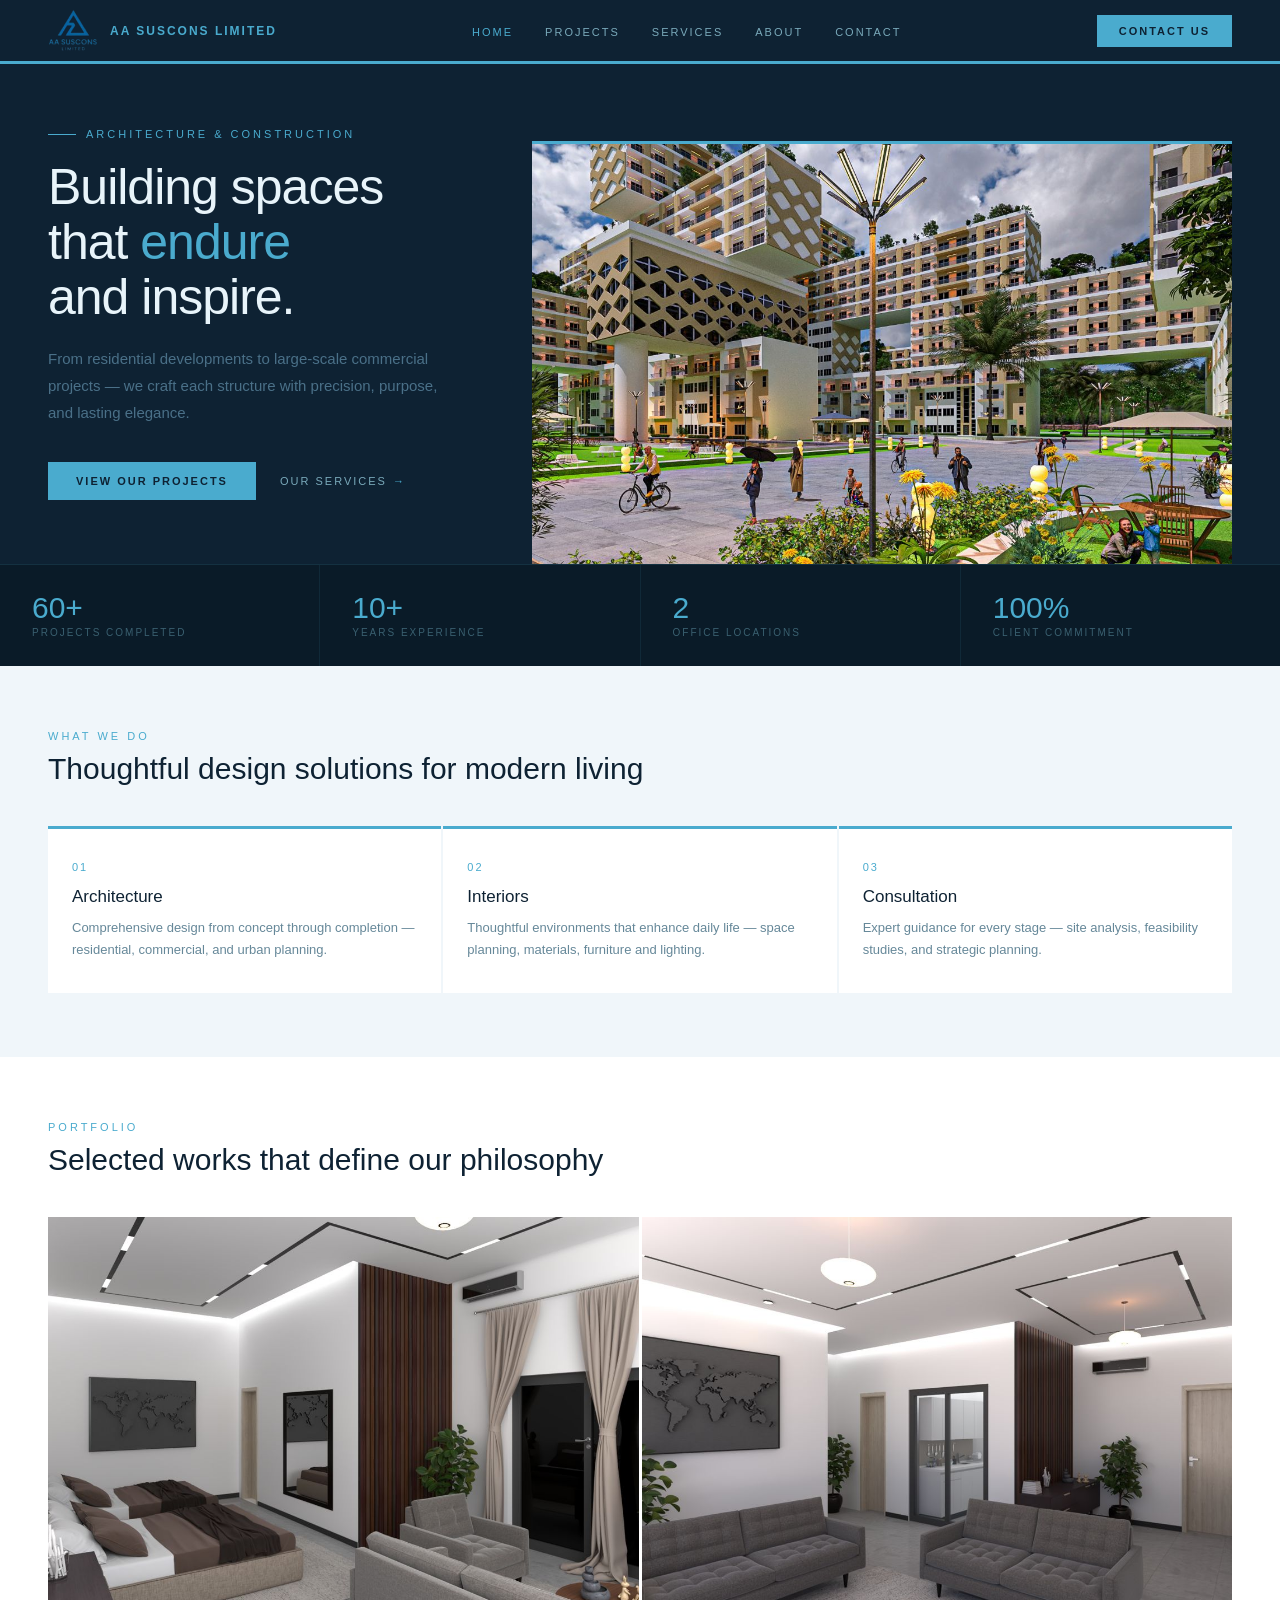
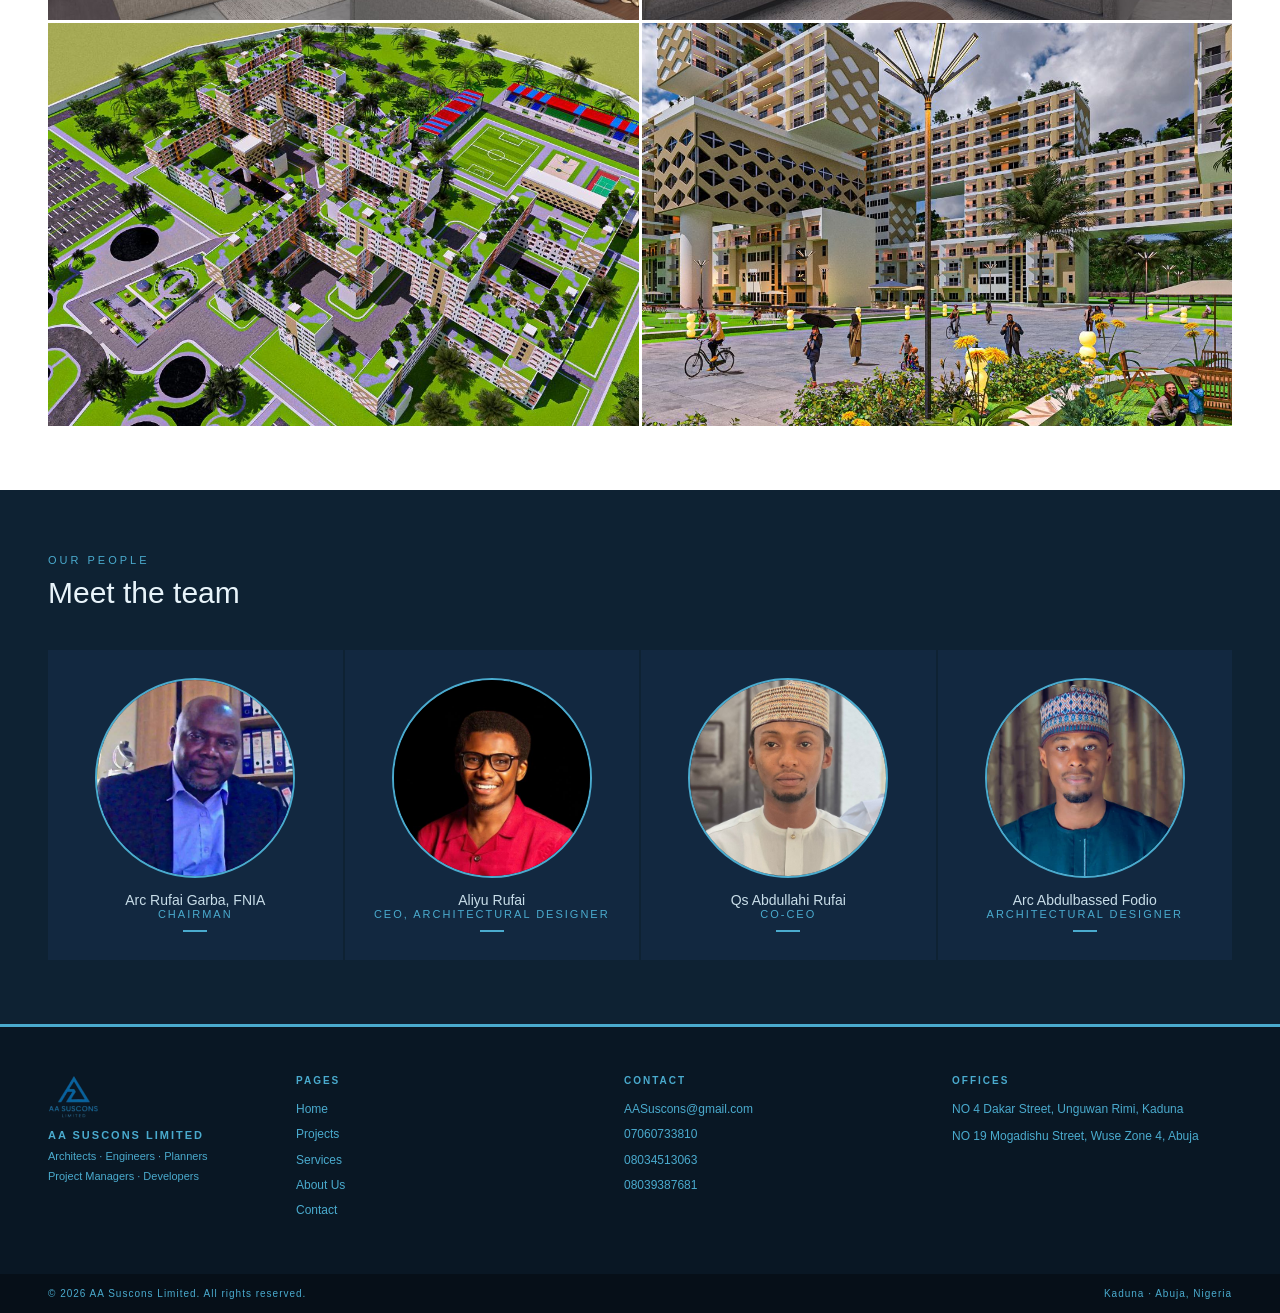
==== commit d695917a: "Update team member details and add notes and change picture" ====
--- a/index.html
+++ b/index.html
@@ -128,26 +128,26 @@
     <div class="team-grid">
       <div class="reveal reveal-delay-1 team-card">
         <img class="team-photo" src="images/CFO.jpg" alt="Arc Rufai Garba" />
+        <div class="team-name">Arc Rufai Garba, FNIA</div>
         <div class="team-role">Chairman</div>
-        <div class="team-name">Arc Rufai Garba FNIA</div>
         <div class="team-line"></div>
       </div>
       <div class="reveal reveal-delay-2 team-card">
         <img class="team-photo" src="images/CEO.jpg" alt="Arc Aliyu Rufai" />
-        <div class="team-role">CEO</div>
-        <div class="team-name">Arc Aliyu Rufai</div>
+        <div class="team-name">Aliyu Rufai</div>
+        <div class="team-role">CEO, Architectural Designer</div>
         <div class="team-line"></div>
       </div>
       <div class="reveal reveal-delay-1 team-card">
         <img class="team-photo" src="images/QS.jpg" alt="Qs Abdullahi Rufai" />
+        <div class="team-name">Qs Abdullahi Rufai</div>
         <div class="team-role">Co-CEO</div>
-        <div class="team-name">Qs Abdullahi Rufai</div>
         <div class="team-line"></div>
       </div>
       <div class="reveal reveal-delay-2 team-card">
         <img class="team-photo" src="images/AD.jpg" alt="Arc Abdulbassed Fodio" />
+        <div class="team-name">Arc Abdulbassed Fodio</div>
         <div class="team-role">Architectural Designer</div>
-        <div class="team-name">Arc Abdulbassed Fodio</div>
         <div class="team-line"></div>
       </div>
     </div>
@@ -182,7 +182,7 @@
     </div>
   </footer>
   <div class="foot-bot">
-    <div class="foot-copy">© 2025 AA Suscons Limited. All rights reserved.</div>
+    <div class="foot-copy">© 2026 AA Suscons Limited. All rights reserved.</div>
     <div class="foot-copy">Kaduna · Abuja, Nigeria</div>
   </div>
 
--- a/style.css
+++ b/style.css
@@ -129,9 +129,8 @@
    SCROLL REVEAL ANIMATIONS
    ============================================ */
 .reveal {
-  opacity: 0;
-  transform: translateY(32px);
-  transition: opacity 0.6s ease, transform 0.6s ease;
+  opacity: 1;
+  transform: translateY(0);
 }
 
 .reveal.visible {
@@ -496,7 +495,7 @@
 }
 
 .team-role {
-  font-size: 10px;
+  font-size: 11px;
   letter-spacing: 2px;
   text-transform: uppercase;
   color: #4AABCE;
@@ -504,7 +503,7 @@
 }
 
 .team-name {
-  font-size: 13px;
+  font-size: 14px;
   font-weight: 500;
   color: #c8dde8;
 }
@@ -812,8 +811,8 @@
 }
 
 .ceo-photo {
-  width: 200px;
-  height: 200px;
+  width: 230px;
+  height: 230px;
   object-fit: cover;
   flex-shrink: 0;
   transition: transform 0.3s ease;
@@ -824,7 +823,7 @@
 }
 
 .ceo-role {
-  font-size: 11px;
+  font-size: 12px;
   letter-spacing: 2px;
   text-transform: uppercase;
   color: #4AABCE;
@@ -887,7 +886,7 @@
 }
 
 .at-role {
-  font-size: 10px;
+  font-size: 11px;
   letter-spacing: 2px;
   text-transform: uppercase;
   color: #4AABCE;
@@ -898,6 +897,14 @@
   font-size: 14px;
   font-weight: 500;
   color: #c8dde8;
+  margin-bottom: 5px;
+}
+
+.at-note {
+  font-size: 13px;
+  color: #c8dde8;
+  line-height: 1.7;
+  margin-top: 10px;
 }
 
 /* ============================================
@@ -1077,6 +1084,23 @@
     flex-wrap: wrap;
     height: auto;
     min-height: 56px;
+    position: relative;
+  }
+
+  .nav-logo {
+    flex: 1;
+    padding: 10px 0;
+  }
+
+  .nav-toggle {
+    display: flex;
+    align-items: center;
+    justify-content: center;
+    padding: 10px 0;
+  }
+
+  .nav-cta {
+    display: none;
   }
 
   .nav-links {
@@ -1084,24 +1108,23 @@
     flex-direction: column;
     width: 100%;
     gap: 0;
-    padding: 12px 0;
+    background: #0e2233;
+    border-top: 1px solid rgba(74,171,206,0.2);
   }
 
   .nav-links.open {
     display: flex;
   }
 
+  .nav-links li {
+    width: 100%;
+  }
+
   .nav-links a {
-    padding: 10px 0;
+    display: block;
+    padding: 14px 20px;
     border-bottom: 0.5px solid rgba(74,171,206,0.1);
-  }
-
-  .nav-cta {
-    display: none;
-  }
-
-  .nav-toggle {
-    display: flex;
+    width: 100%;
   }
 
   .hero {
@@ -1138,6 +1161,7 @@
 
   .port-grid {
     grid-template-columns: 1fr;
+    grid-template-rows: auto;
   }
 
   .port-main {
@@ -1189,4 +1213,4 @@
     flex-direction: column;
     text-align: center;
   }
-}
+}
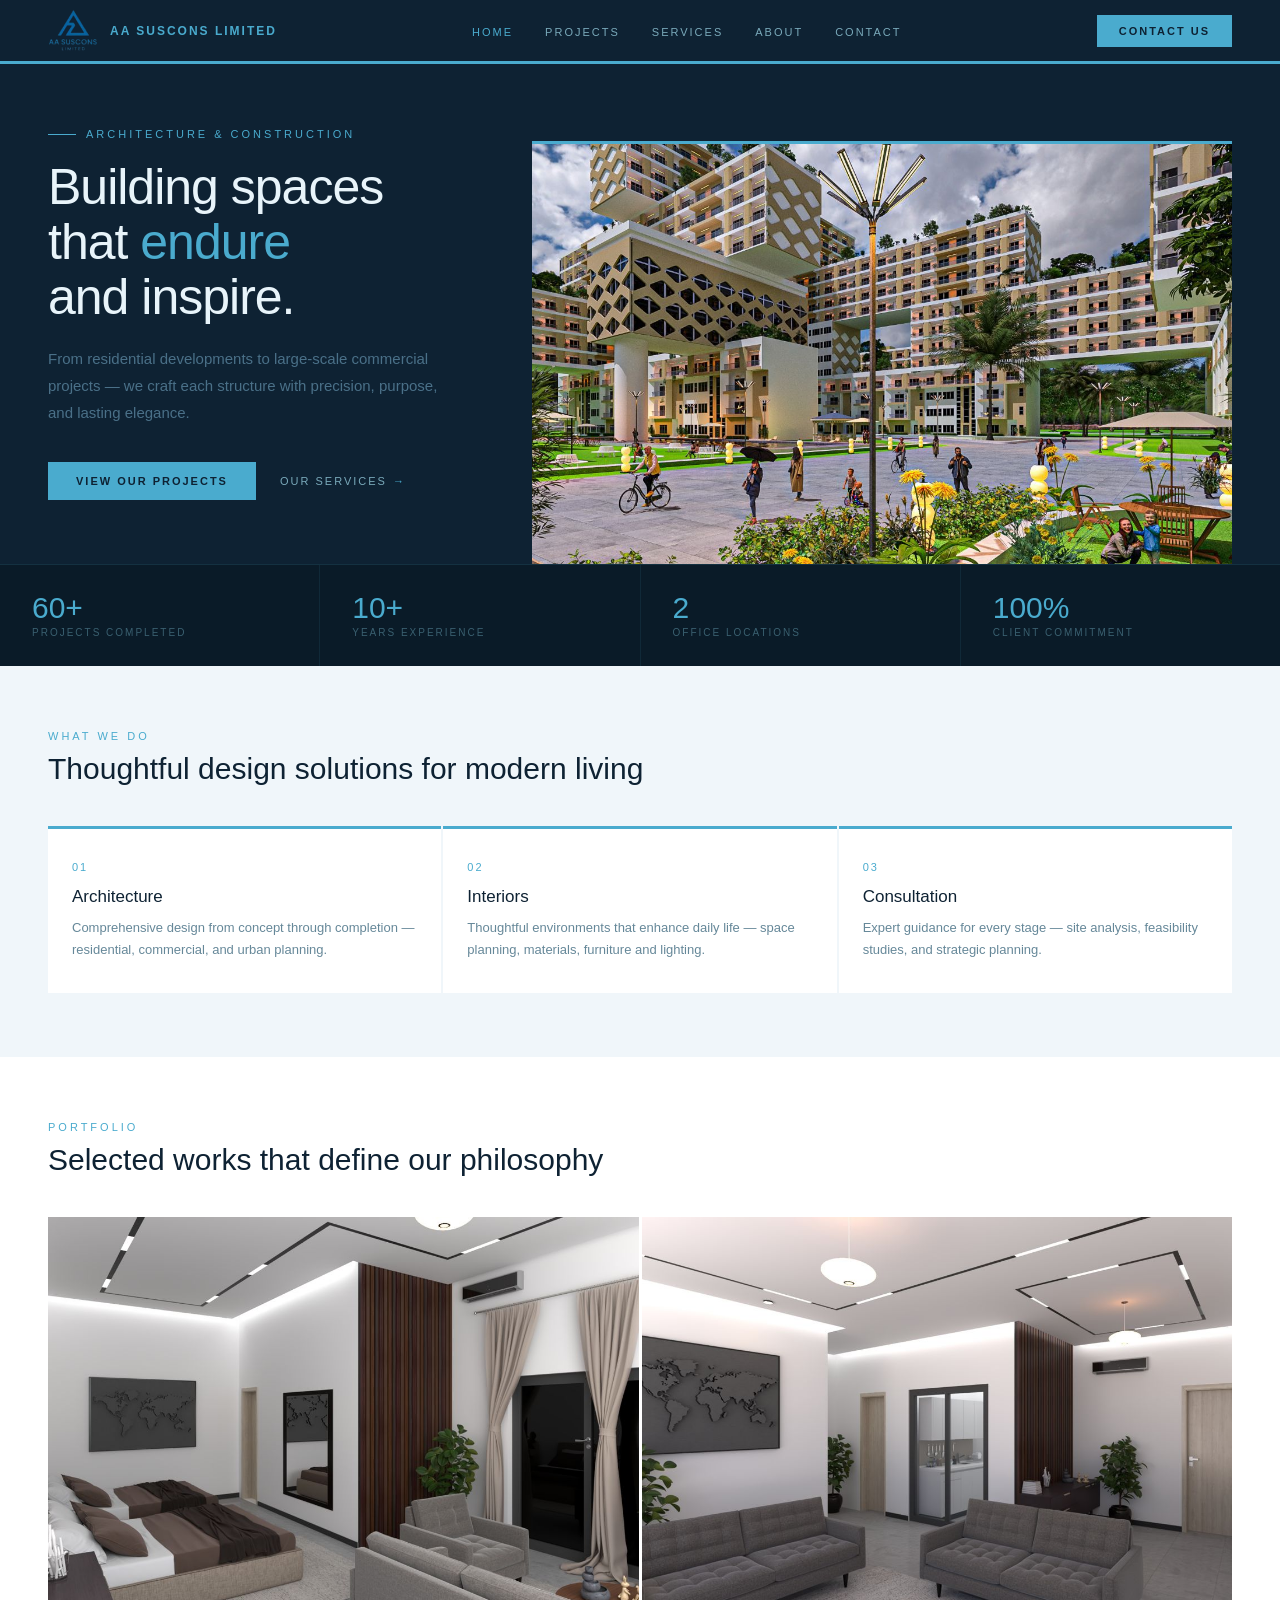
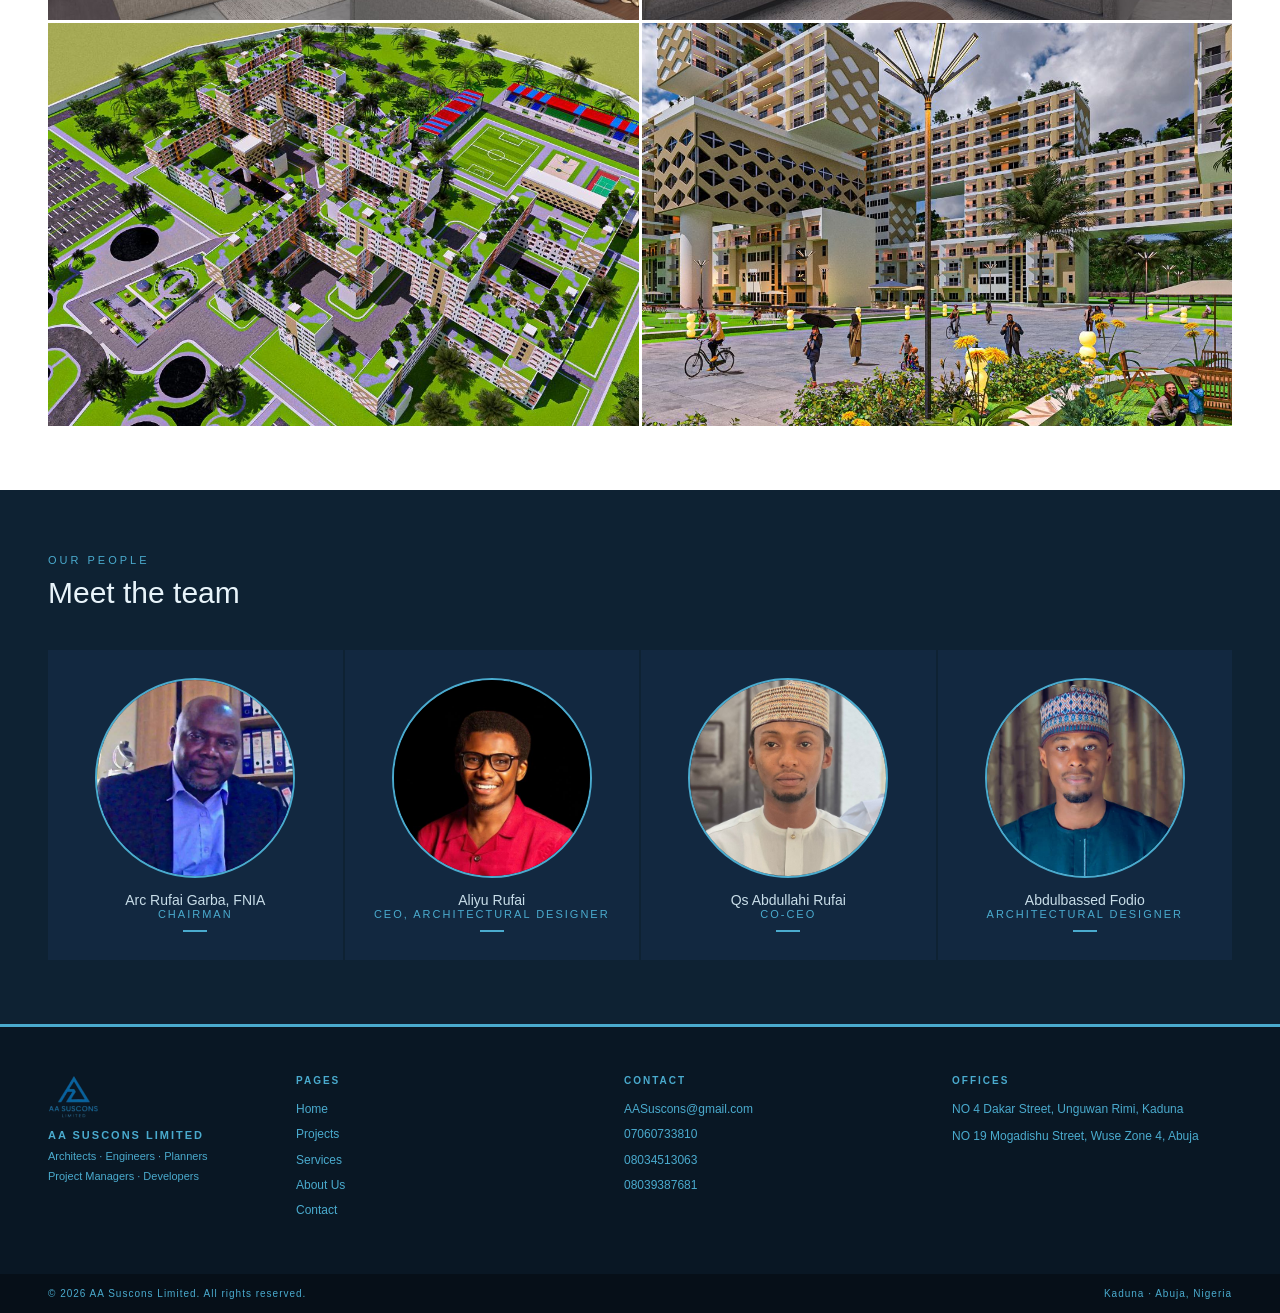
==== commit 2a82512b: "Update team member name for Arc Abdulbassed Fodio" ====
--- a/index.html
+++ b/index.html
@@ -146,7 +146,7 @@
       </div>
       <div class="reveal reveal-delay-2 team-card">
         <img class="team-photo" src="images/AD.jpg" alt="Arc Abdulbassed Fodio" />
-        <div class="team-name">Arc Abdulbassed Fodio</div>
+        <div class="team-name">Abdulbassed Fodio</div>
         <div class="team-role">Architectural Designer</div>
         <div class="team-line"></div>
       </div>
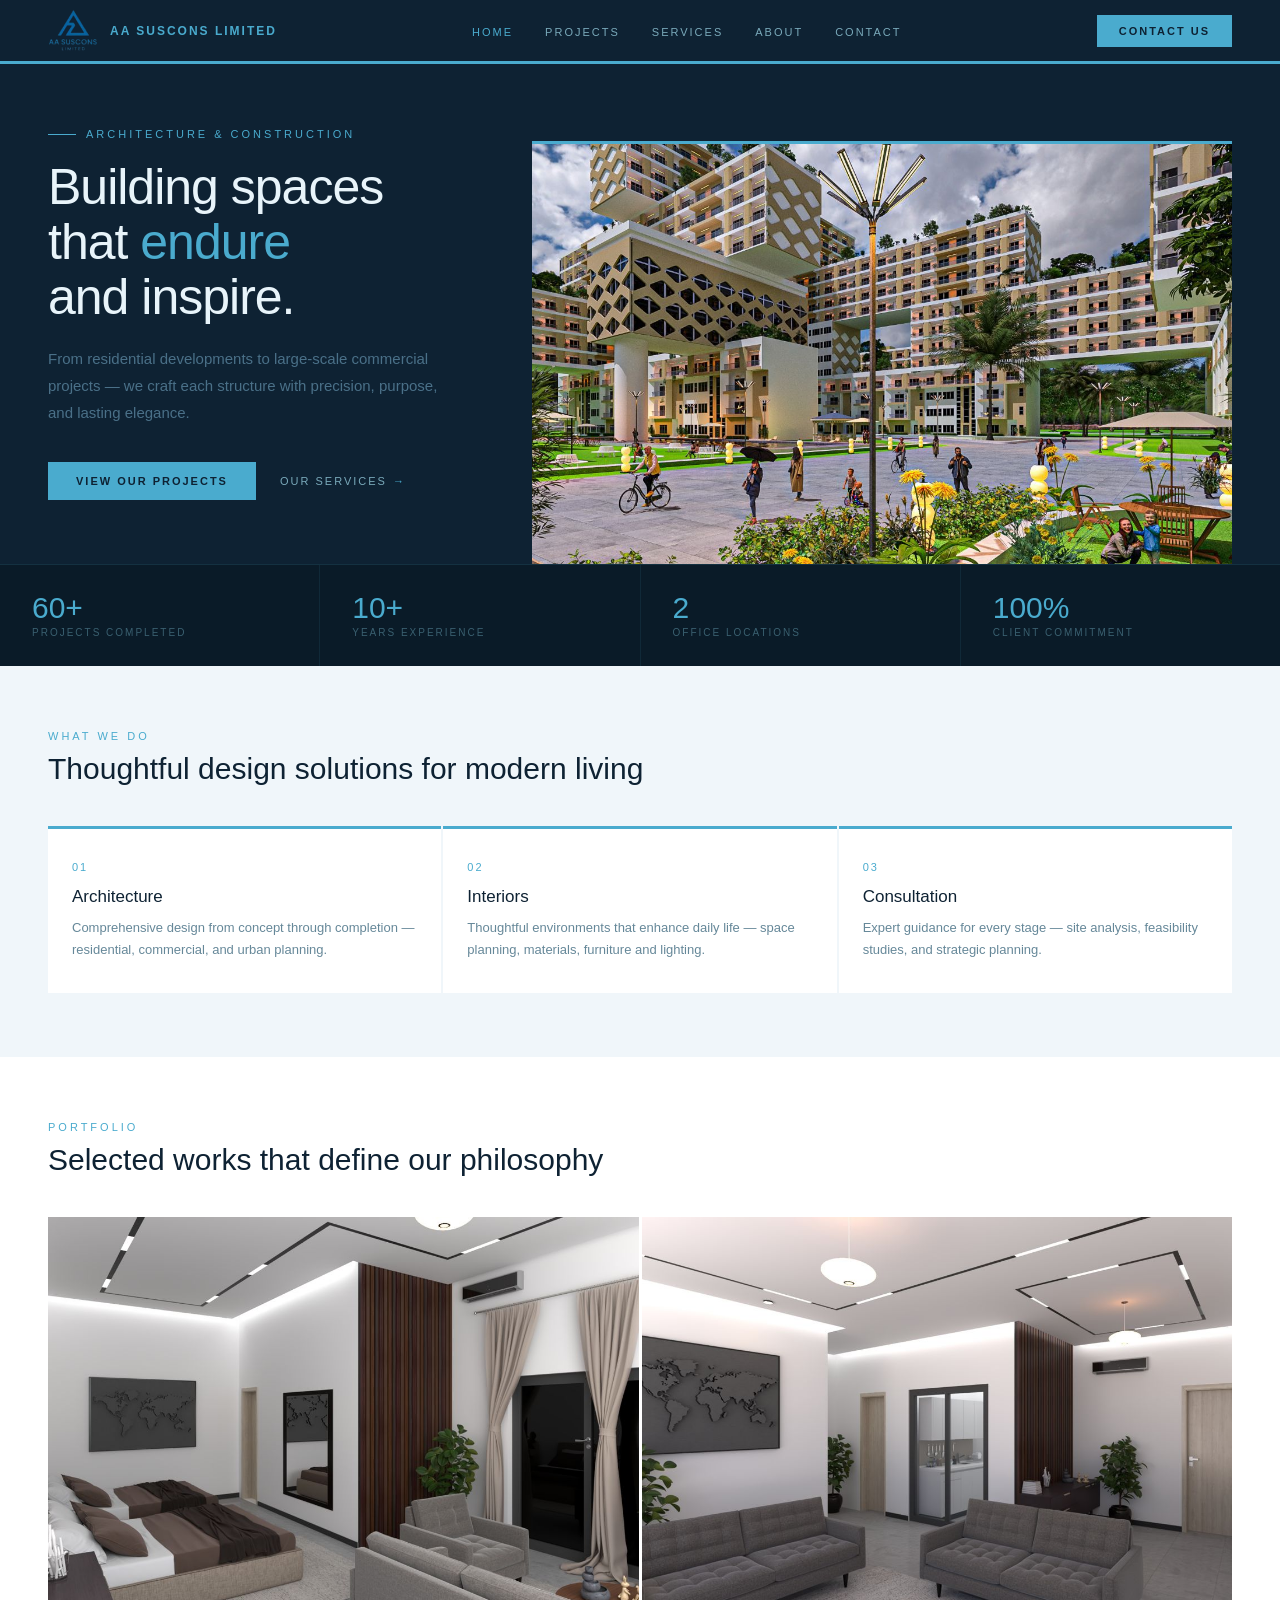
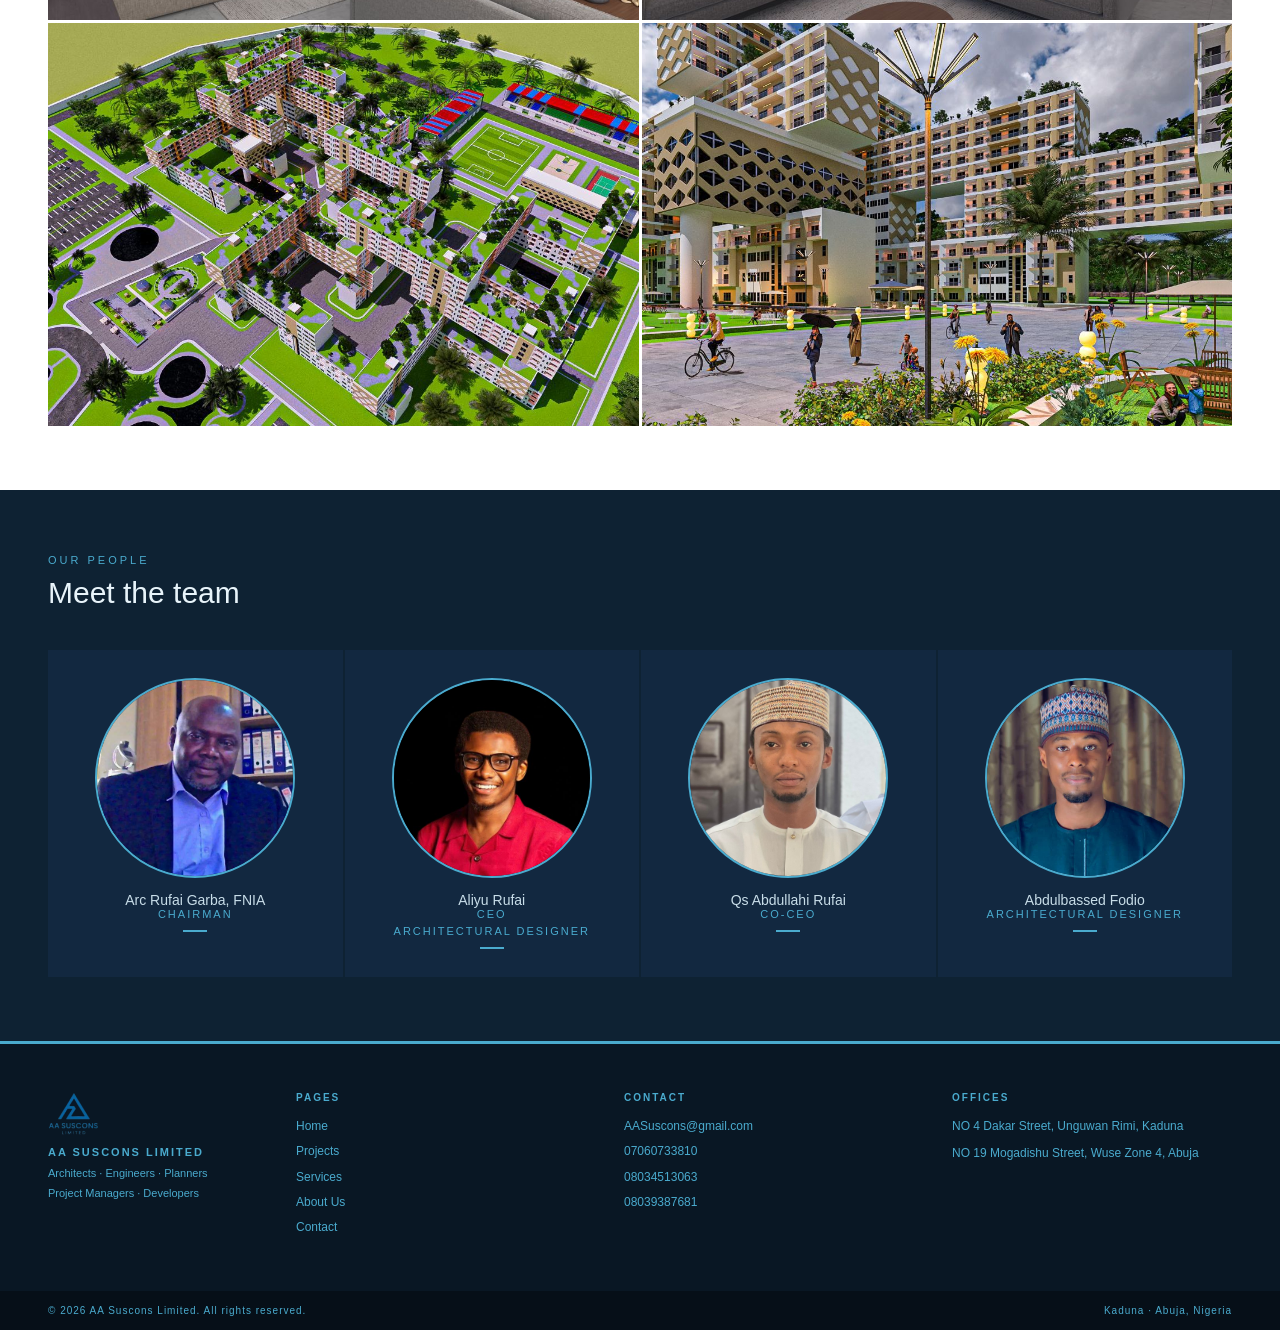
==== commit 81ea2178: "Refactor HTML structure by removing commented sections and updating team member roles for clarity" ====
--- a/index.html
+++ b/index.html
@@ -13,7 +13,6 @@
 </head>
 <body>
 
-  <!-- ========== NAVIGATION ========== -->
   <nav class="nav" id="mainNav">
     <a class="nav-logo" href="index.html">
       <img src="images/aa-logo.jpg" alt="AA Suscons Limited Logo" />
@@ -32,7 +31,6 @@
     </button>
   </nav>
 
-  <!-- ========== HERO ========== -->
   <section class="hero">
     <div class="hero-left">
       <div class="hero-tag">Architecture &amp; Construction</div>
@@ -50,7 +48,6 @@
     </div>
   </section>
 
-  <!-- ========== STATS BAR ========== -->
   <div class="stats-bar" id="statsBar">
     <div class="stat">
       <div class="stat-n" data-target="60" data-suffix="+">60</div>
@@ -70,7 +67,6 @@
     </div>
   </div>
 
-  <!-- ========== SERVICES ========== -->
   <section class="home-services">
     <div class="reveal sec-tag">What we do</div>
     <div class="reveal reveal-delay-1 sec-title">Thoughtful design solutions for modern living</div>
@@ -93,7 +89,6 @@
     </div>
   </section>
 
-  <!-- ========== PORTFOLIO ========== -->
   <section class="home-portfolio">
     <div class="reveal sec-tag">Portfolio</div>
     <div class="reveal reveal-delay-1 sec-title">Selected works that define our philosophy</div>
@@ -121,7 +116,6 @@
     </div>
   </section>
 
-  <!-- ========== TEAM ========== -->
   <section class="home-team">
     <div class="reveal sec-tag">Our people</div>
     <div class="reveal reveal-delay-1 sec-title">Meet the team</div>
@@ -135,7 +129,8 @@
       <div class="reveal reveal-delay-2 team-card">
         <img class="team-photo" src="images/CEO.jpg" alt="Arc Aliyu Rufai" />
         <div class="team-name">Aliyu Rufai</div>
-        <div class="team-role">CEO, Architectural Designer</div>
+        <div class="team-role">CEO</div>
+        <div class="team-role">Architectural Designer</div>
         <div class="team-line"></div>
       </div>
       <div class="reveal reveal-delay-1 team-card">
@@ -153,7 +148,6 @@
     </div>
   </section>
 
-  <!-- ========== FOOTER ========== -->
   <footer class="footer">
     <div class="fcol" style="flex:0 0 200px;">
       <div class="footer-logo"><img src="images/aa-logo.jpg" alt="AA Suscons Logo" /></div>
--- a/style.css
+++ b/style.css
@@ -1,8 +1,3 @@
-/* ============================================
-   AA SUSCONS LIMITED — Main Stylesheet
-   Colors: Sky Blue #4AABCE | Dark Navy #0e2233
-   ============================================ */
-
 *, *::before, *::after {
   box-sizing: border-box;
   margin: 0;
@@ -19,9 +14,6 @@
   color: #0e2233;
 }
 
-/* ============================================
-   NAVIGATION
-   ============================================ */
 .nav {
   display: flex;
   align-items: center;
@@ -106,7 +98,6 @@
   transform: translateY(-1px);
 }
 
-/* Mobile hamburger (hidden on desktop) */
 .nav-toggle {
   display: none;
   flex-direction: column;
@@ -125,26 +116,11 @@
   transition: all 0.3s ease;
 }
 
-/* ============================================
-   SCROLL REVEAL ANIMATIONS
-   ============================================ */
 .reveal {
   opacity: 1;
   transform: translateY(0);
 }
 
-.reveal.visible {
-  opacity: 1;
-  transform: translateY(0);
-}
-
-.reveal-delay-1 { transition-delay: 0.1s; }
-.reveal-delay-2 { transition-delay: 0.2s; }
-.reveal-delay-3 { transition-delay: 0.3s; }
-
-/* ============================================
-   PAGE HERO (shared across inner pages)
-   ============================================ */
 .page-hero {
   background: #0e2233;
   padding: 56px 48px 48px;
@@ -185,9 +161,6 @@
   max-width: 520px;
 }
 
-/* ============================================
-   SHARED SECTION HELPERS
-   ============================================ */
 .sec-tag {
   font-size: 11px;
   letter-spacing: 3px;
@@ -203,9 +176,6 @@
   margin-bottom: 40px;
 }
 
-/* ============================================
-   HOME — HERO SECTION
-   ============================================ */
 .hero {
   background: #0e2233;
   padding: 64px 48px 0;
@@ -336,9 +306,6 @@
   transform: scale(1.04);
 }
 
-/* ============================================
-   HOME — STATS BAR
-   ============================================ */
 .stats-bar {
   background: #0a1b28;
   display: flex;
@@ -370,9 +337,6 @@
   margin-top: 4px;
 }
 
-/* ============================================
-   HOME — SERVICES SECTION
-   ============================================ */
 .home-services {
   background: #f0f6fa;
   padding: 64px 48px;
@@ -415,9 +379,6 @@
   line-height: 1.7;
 }
 
-/* ============================================
-   HOME — PORTFOLIO SECTION
-   ============================================ */
 .home-portfolio {
   background: #fff;
   padding: 64px 48px;
@@ -429,8 +390,6 @@
   gap: 3px;
   margin-top: 40px;
 }
-
-/* removed grid-row: span 2 */
 
 .port-img-wrap {
   height: 200px;
@@ -449,9 +408,6 @@
   transform: scale(1.06);
 }
 
-/* ============================================
-   HOME — TEAM SECTION
-   ============================================ */
 .home-team {
   background: #0e2233;
   padding: 64px 48px;
@@ -515,9 +471,6 @@
   margin: 10px auto 0;
 }
 
-/* ============================================
-   PROJECTS PAGE
-   ============================================ */
 .proj-section {
   padding: 48px;
   background: #f0f6fa;
@@ -596,9 +549,6 @@
   margin-top: 4px;
 }
 
-/* ============================================
-   SERVICES PAGE
-   ============================================ */
 .svc-section {
   padding: 48px;
   background: #f0f6fa;
@@ -719,9 +669,6 @@
   line-height: 1.7;
 }
 
-/* ============================================
-   ABOUT PAGE
-   ============================================ */
 .about-section {
   padding: 48px;
   background: #f0f6fa;
@@ -907,9 +854,6 @@
   margin-top: 10px;
 }
 
-/* ============================================
-   CONTACT PAGE
-   ============================================ */
 .contact-section {
   padding: 64px 48px;
   background: #f0f6fa;
@@ -1000,9 +944,6 @@
   resize: vertical;
 }
 
-/* ============================================
-   FOOTER
-   ============================================ */
 .footer {
   background: #091724;
   padding: 48px;
@@ -1075,9 +1016,6 @@
   letter-spacing: 1px;
 }
 
-/* ============================================
-   RESPONSIVE — MOBILE
-   ============================================ */
 @media (max-width: 768px) {
   .nav {
     padding: 0 20px;
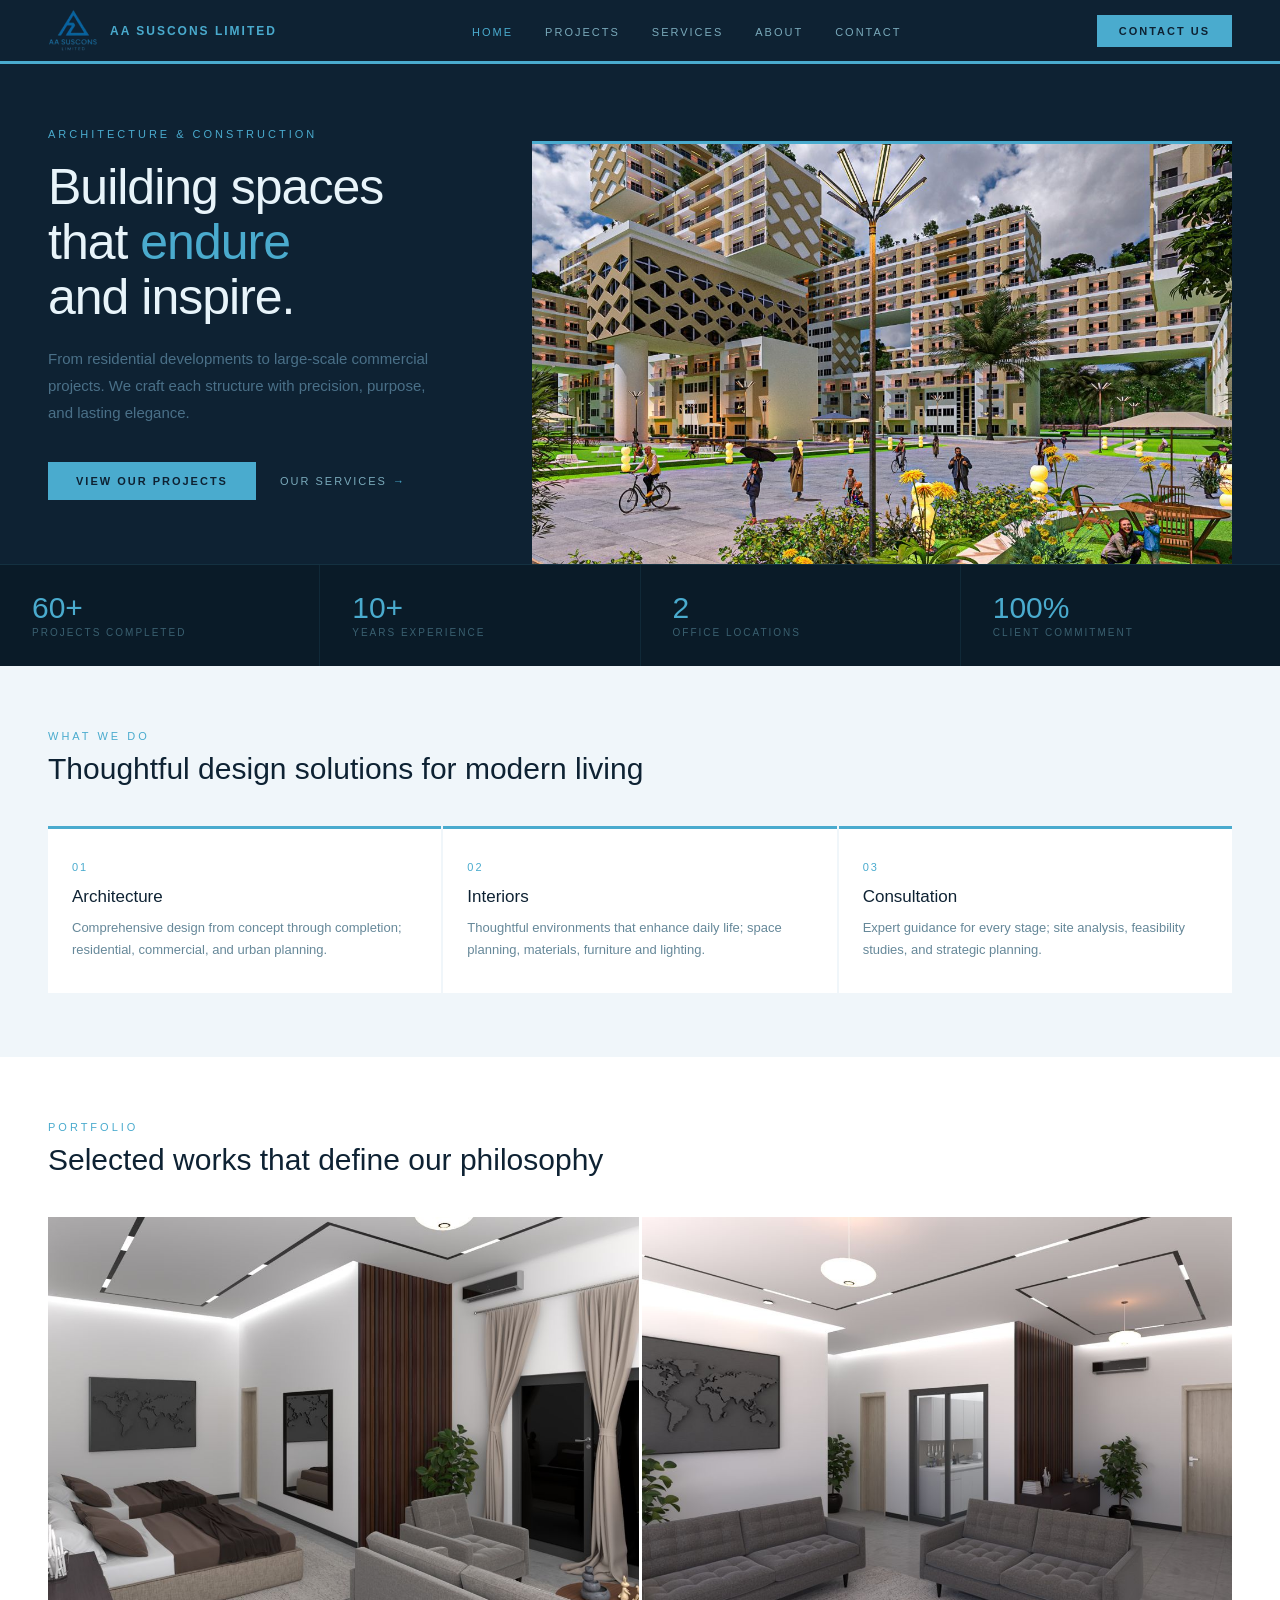
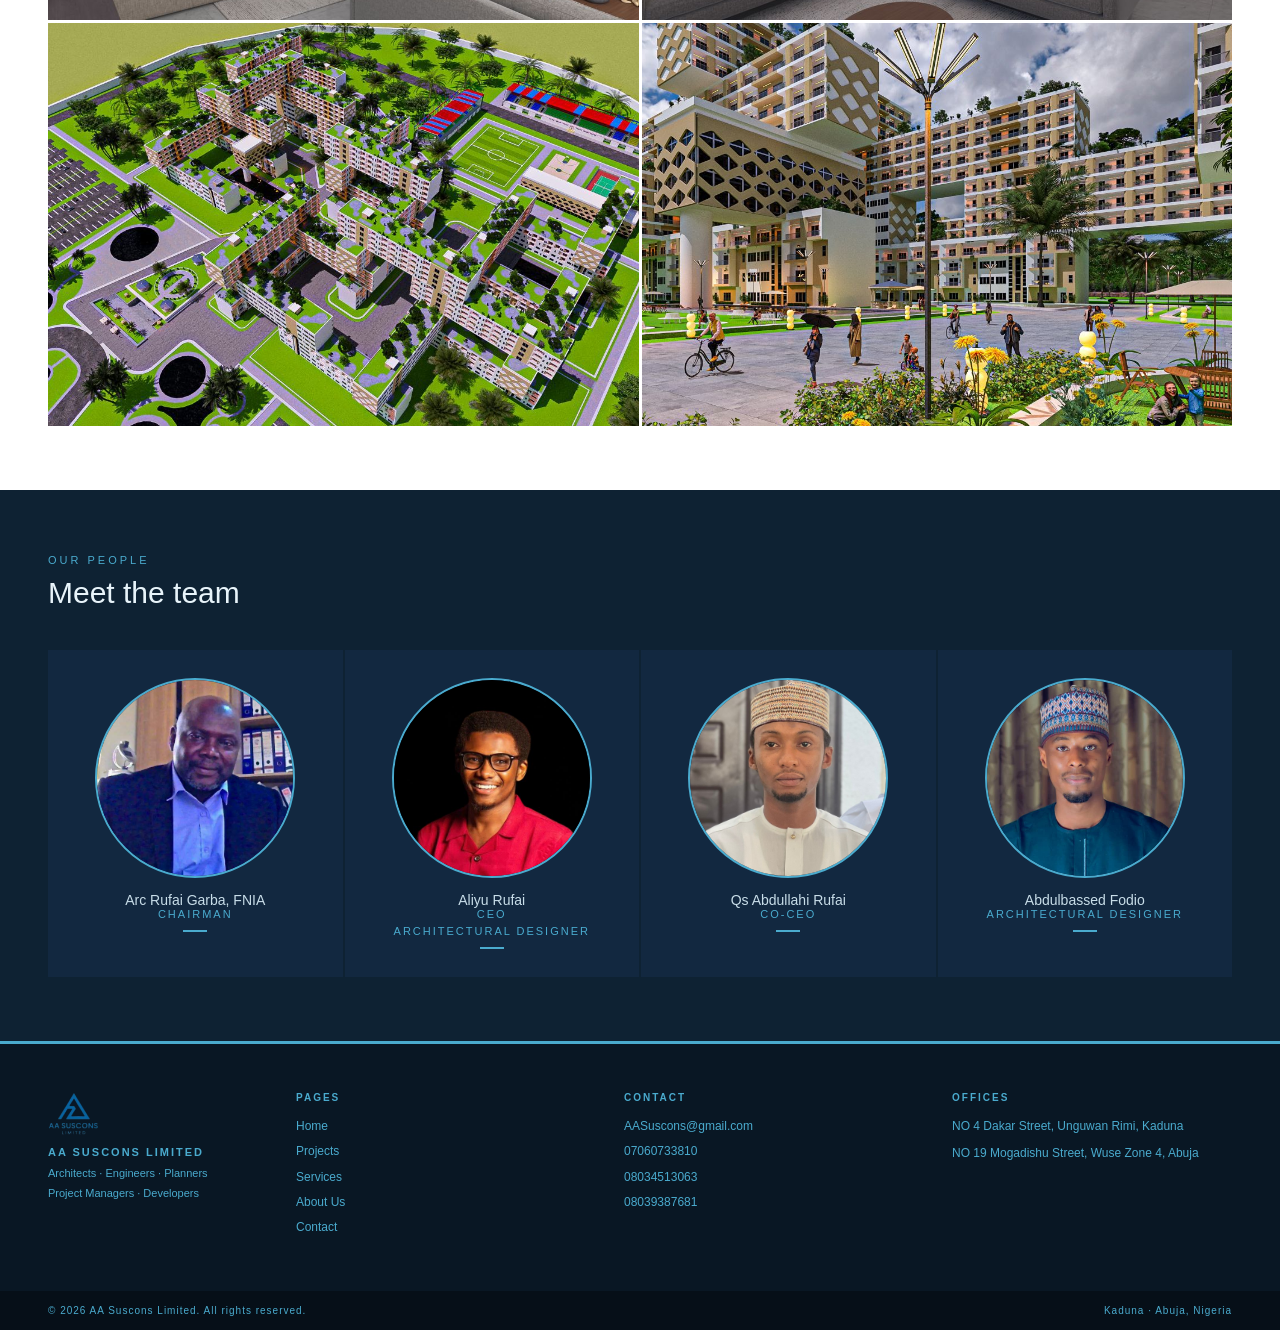
==== commit fddc8a71: "Refactor content for clarity and consistency across multiple pages; update text structure and remove" ====
--- a/index.html
+++ b/index.html
@@ -35,7 +35,7 @@
     <div class="hero-left">
       <div class="hero-tag">Architecture &amp; Construction</div>
       <h1 class="hero-h1">Building spaces<br>that <em>endure</em><br>and inspire.</h1>
-      <p class="hero-p">From residential developments to large-scale commercial projects — we craft each structure with precision, purpose, and lasting elegance.</p>
+      <p class="hero-p">From residential developments to large-scale commercial projects. We craft each structure with precision, purpose, and lasting elegance.</p>
       <div class="hero-btns">
         <a class="btn-sky" href="projects.html">View Our Projects</a>
         <a class="btn-ghost" href="services.html">Our Services</a>
@@ -74,17 +74,17 @@
       <div class="reveal reveal-delay-1 svc-card">
         <div class="svc-n">01</div>
         <div class="svc-name">Architecture</div>
-        <div class="svc-desc">Comprehensive design from concept through completion — residential, commercial, and urban planning.</div>
+        <div class="svc-desc">Comprehensive design from concept through completion; residential, commercial, and urban planning.</div>
       </div>
       <div class="reveal reveal-delay-2 svc-card">
         <div class="svc-n">02</div>
         <div class="svc-name">Interiors</div>
-        <div class="svc-desc">Thoughtful environments that enhance daily life — space planning, materials, furniture and lighting.</div>
+        <div class="svc-desc">Thoughtful environments that enhance daily life; space planning, materials, furniture and lighting.</div>
       </div>
       <div class="reveal reveal-delay-3 svc-card">
         <div class="svc-n">03</div>
         <div class="svc-name">Consultation</div>
-        <div class="svc-desc">Expert guidance for every stage — site analysis, feasibility studies, and strategic planning.</div>
+        <div class="svc-desc">Expert guidance for every stage; site analysis, feasibility studies, and strategic planning.</div>
       </div>
     </div>
   </section>
--- a/style.css
+++ b/style.css
@@ -137,14 +137,6 @@
   gap: 10px;
 }
 
-.page-tag::before {
-  content: '';
-  display: block;
-  width: 28px;
-  height: 1px;
-  background: #4AABCE;
-}
-
 .page-title {
   font-size: 38px;
   font-weight: 500;
@@ -198,14 +190,6 @@
   display: flex;
   align-items: center;
   gap: 10px;
-}
-
-.hero-tag::before {
-  content: '';
-  display: block;
-  width: 28px;
-  height: 1px;
-  background: #4AABCE;
 }
 
 .hero-h1 {
